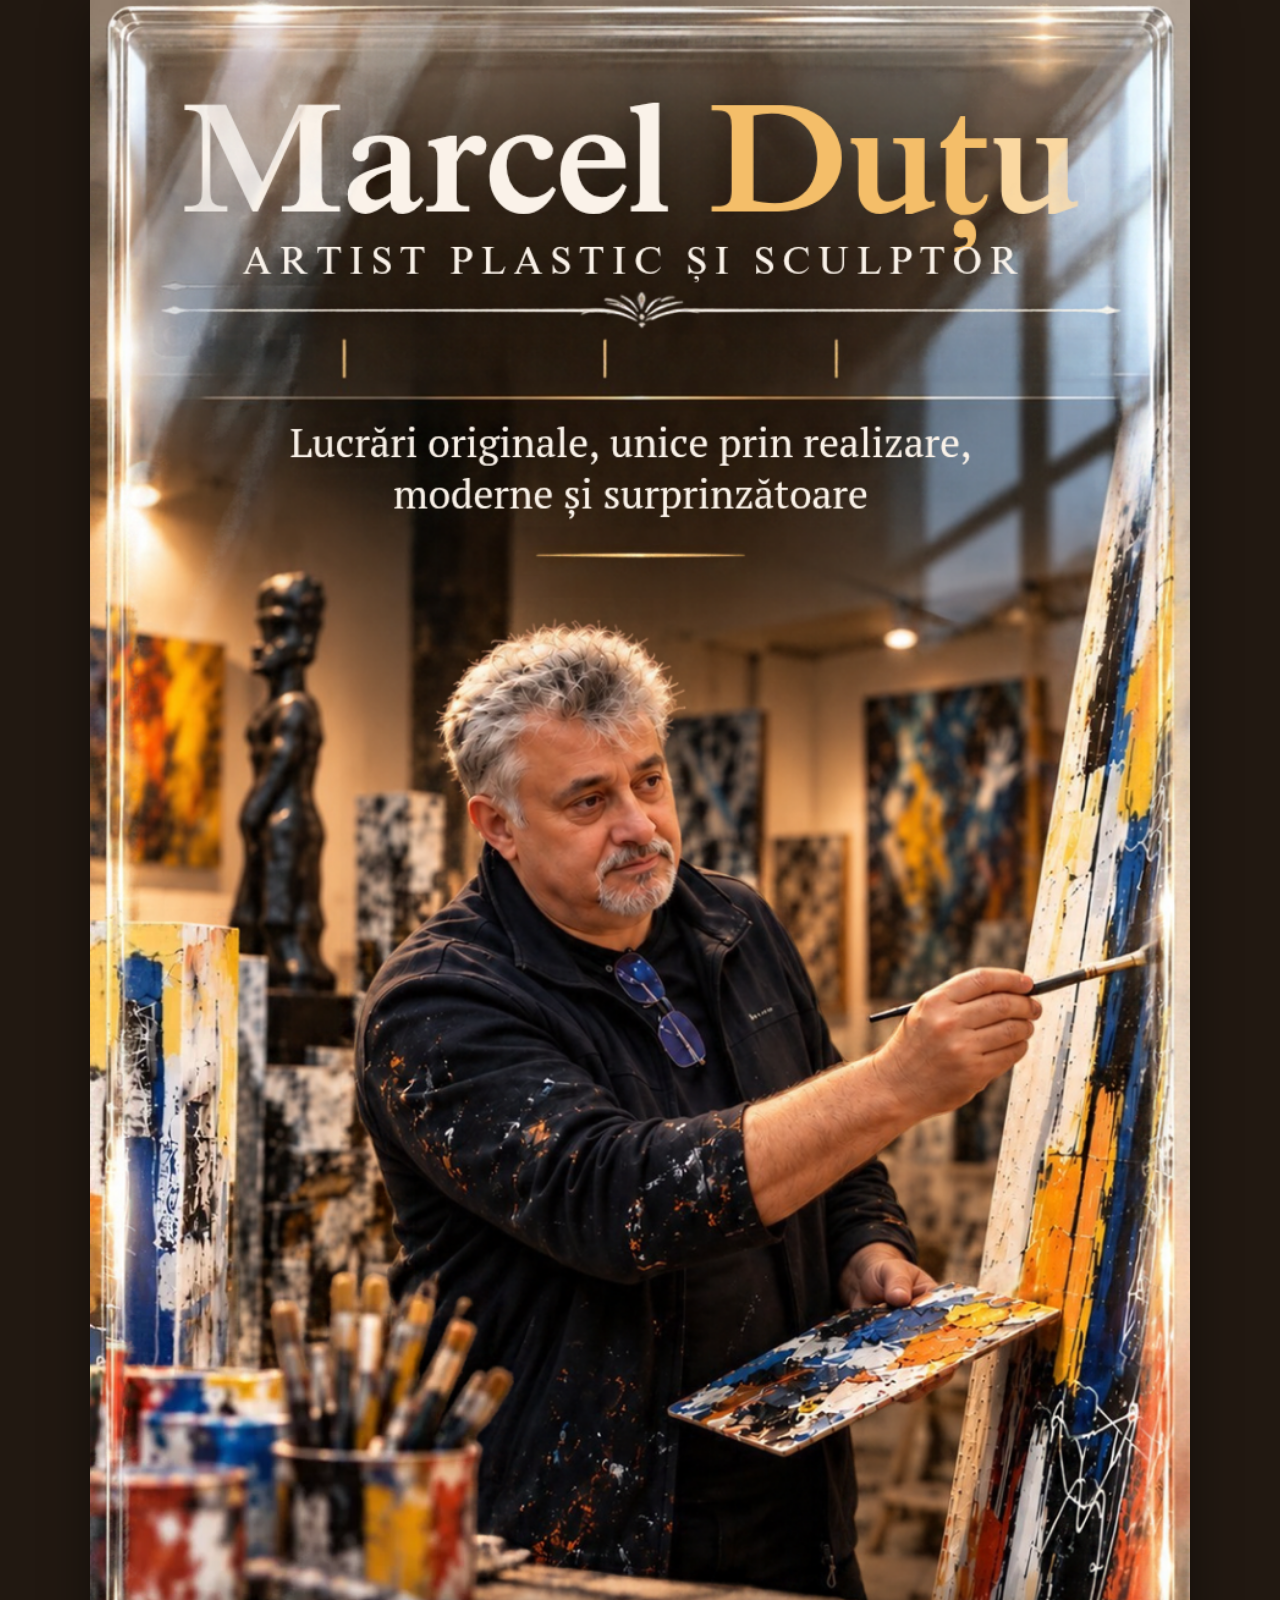
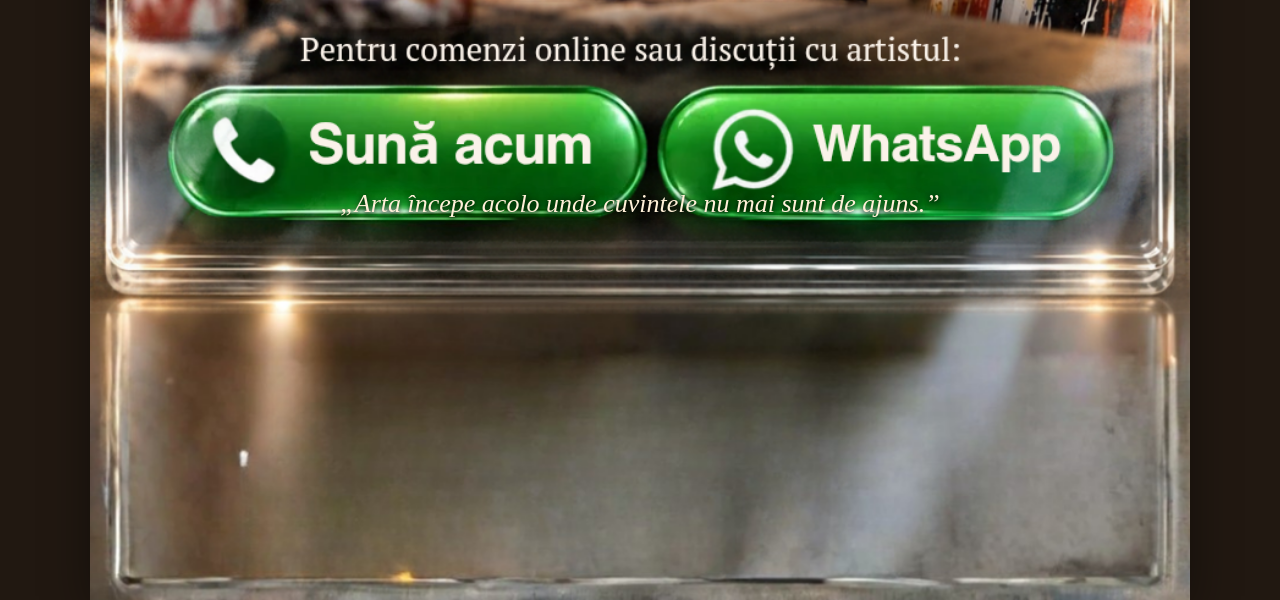
==== index.html @ dcafc386 "Move rotating art quotes into empty space below contact buttons on poster" ====
<!doctype html>
<html lang="ro">
<head>
<meta charset="utf-8">
<meta name="viewport" content="width=device-width,initial-scale=1">
<title>Marcel Duțu | Artist plastic și sculptor</title>
<meta name="description" content="Descoperă universul vizual al lui Marcel Duțu: pictură, sculptură și tehnică mixtă. Contactează artistul pentru lucrări originale sau comenzi personalizate.">
<meta property="og:type" content="website">
<meta property="og:title" content="Marcel Duțu | Artist plastic și sculptor">
<meta property="og:description" content="Lucrări originale, unice prin realizare, moderne și surprinzătoare.">
<meta property="og:url" content="https://marceldutu.art/">
<meta property="og:image" content="https://marceldutu.art/poster_site.png">
<meta name="twitter:card" content="summary_large_image">
<link rel="canonical" href="https://marceldutu.art/">
<link rel="icon" href="favicon.svg" type="image/svg+xml">
<link rel="stylesheet" href="style.css">
<style>
:root{--ink:#3b2119;--gold:#c59a55;--cream:#f7f4ed;--green:#128b43}
*{box-sizing:border-box}
html{min-height:100%;scroll-behavior:smooth}
body.home-page{margin:0;min-height:100vh;background:#211811;color:var(--cream);font-family:Georgia,'Times New Roman',serif}
.home-page a{color:inherit;text-decoration:none}
.home-shell{min-height:100vh;padding:clamp(12px,2.4vw,30px);display:flex;align-items:stretch;justify-content:center}
.glass-poster{position:relative;isolation:isolate;overflow:hidden;width:min(100%,1100px);min-height:calc(100vh - clamp(24px,4.8vw,60px));margin:auto;border:1px solid rgba(255,255,255,.75);border-radius:18px;background:#2b2119;box-shadow:inset 0 0 0 4px rgba(255,255,255,.18),inset 0 0 20px rgba(255,255,255,.24),0 18px 60px rgba(0,0,0,.45)}
.glass-poster:before{content:"";position:absolute;inset:0;z-index:-2;background:linear-gradient(180deg,rgba(22,14,10,.3),rgba(20,13,9,.05) 28%,rgba(15,10,7,.12) 58%,rgba(15,10,7,.86)),url('marcel-dutu-home-bg.jpg') center 44%/cover no-repeat}
.glass-poster:after{content:"";position:absolute;inset:0;z-index:-1;pointer-events:none;background:linear-gradient(115deg,transparent 0%,rgba(255,255,255,.14) 17%,transparent 27%,transparent 64%,rgba(255,255,255,.1) 77%,transparent 86%);box-shadow:inset 0 0 0 8px rgba(255,255,255,.07)}
.home-header{padding:clamp(22px,4vw,48px) clamp(18px,5vw,64px) 18px;text-align:center;background:linear-gradient(180deg,rgba(250,249,245,.97),rgba(241,237,228,.93));color:var(--ink);border-bottom:1px solid rgba(255,255,255,.8);position:relative}
.home-brand{display:inline-block;font-size:clamp(38px,7.2vw,82px);font-weight:bold;line-height:.98;letter-spacing:-.045em;text-shadow:0 1px 0 rgba(255,255,255,.7)}
.home-subtitle{margin:9px 0 0;font:500 clamp(11px,2.2vw,21px)/1.35 Arial,sans-serif;letter-spacing:.19em;text-transform:uppercase}
.header-ornament{display:flex;align-items:center;gap:14px;margin:15px auto 12px;max-width:680px;color:#9d9b96}
.header-ornament:before,.header-ornament:after{content:"";height:1px;flex:1;background:linear-gradient(90deg,transparent,#a7a39a,transparent)}
.header-ornament span{font-size:20px}
.home-tabs{display:flex;justify-content:center;align-items:center;flex-wrap:wrap;gap:0}
.home-tabs a{padding:8px clamp(9px,2vw,24px);font:700 clamp(10px,1.65vw,16px)/1.3 Georgia,serif;letter-spacing:.1em;text-transform:uppercase;white-space:nowrap;transition:color .2s,background .2s}
.home-tabs a+a{border-left:1px solid var(--gold)}
.home-tabs a:hover,.home-tabs a:focus-visible{color:#8b4034;background:rgba(255,255,255,.45)}
.poster-content{display:flex;flex-direction:column;align-items:center;text-align:center;padding:clamp(18px,3vw,34px) clamp(18px,5vw,60px) clamp(22px,4vw,40px);min-height:clamp(500px,68vh,850px)}
.poster-tagline{margin:0 auto 14px;max-width:650px;font-size:clamp(18px,3.2vw,30px);line-height:1.24;text-shadow:0 2px 10px #000}
.poster-rule{width:140px;height:2px;background:linear-gradient(90deg,transparent,var(--gold),transparent);margin:14px auto 22px}
.poster-spacer{flex:1 1 auto;min-height:110px}
.poster-contact-copy{margin:0 0 18px;font-size:clamp(13px,2vw,18px);line-height:1.5;text-shadow:0 2px 8px #000}
.contact-buttons{display:flex;justify-content:center;align-items:center;flex-wrap:wrap;gap:14px;width:100%}
.contact-button{position:relative;isolation:isolate;overflow:hidden;display:inline-flex;align-items:center;justify-content:center;gap:10px;min-width:min(250px,42%);min-height:62px;padding:14px 26px;border-radius:999px;border:1px solid rgba(255,255,255,.8);font:700 clamp(16px,2.3vw,24px)/1 Arial,sans-serif;box-shadow:inset 0 2px 5px rgba(255,255,255,.7),inset 0 -5px 9px rgba(0,55,20,.24),0 4px 0 #126c30,0 9px 22px rgba(0,0,0,.32);transition:transform .18s,filter .18s}
.contact-button:before{content:"";position:absolute;z-index:-1;inset:1px 1px 48%;border-radius:999px;background:linear-gradient(180deg,rgba(255,255,255,.55),rgba(255,255,255,.04))}
.contact-button.call{background:linear-gradient(180deg,#61d66c,#23a747 56%,#08752e);color:white}
.contact-button.whatsapp{background:linear-gradient(180deg,#a0f2b0,#4bd77b 54%,#1bb75b);color:#07542b;box-shadow:inset 0 2px 5px rgba(255,255,255,.75),inset 0 -5px 9px rgba(0,75,30,.18),0 4px 0 #168646,0 9px 22px rgba(0,0,0,.28)}
.contact-button:hover,.contact-button:focus-visible{transform:translateY(-2px);filter:brightness(1.07)}
.contact-button:active{transform:translateY(2px)}
.contact-button svg{width:25px;height:25px;flex:0 0 25px;fill:none;stroke:currentColor;stroke-width:2.1;stroke-linecap:round;stroke-linejoin:round}
.glass-reflection{position:absolute;inset:8px;border:1px solid rgba(255,255,255,.16);border-radius:12px;pointer-events:none}
@media(min-width:900px){.poster-content{min-height:calc(100vh - 250px)}}
@media(max-width:600px){.home-shell{padding:7px}.glass-poster{min-height:calc(100svh - 14px);border-radius:12px}.home-header{padding:22px 10px 16px}.home-brand{font-size:clamp(37px,10vw,55px)}.home-subtitle{font-size:10px;letter-spacing:.13em}.header-ornament{margin:10px auto 8px}.home-tabs a{padding:8px 8px;font-size:10px;letter-spacing:.045em}.home-tabs a+a{border-left:1px solid var(--gold)}.poster-content{min-height:calc(100svh - 220px);padding:20px 14px 24px;background:linear-gradient(180deg,rgba(20,13,8,.06),rgba(15,10,7,.18) 50%,rgba(15,10,7,.5))}.poster-tagline{font-size:clamp(17px,4.8vw,24px);max-width:340px}.poster-rule{margin:12px auto 18px}.poster-spacer{min-height:95px}.poster-contact-copy{font-size:13px;margin-bottom:14px}.contact-buttons{gap:9px;flex-wrap:nowrap}.contact-button{min-width:0;flex:1 1 0;max-width:230px;min-height:48px;padding:10px 9px;gap:6px;font-size:clamp(11px,3.5vw,15px);white-space:nowrap}.contact-button svg{width:19px;height:19px;flex-basis:19px}}
@media(max-width:360px){.home-tabs a{font-size:9px;padding:7px 6px}.contact-buttons{gap:6px}.contact-button{font-size:11px;padding:9px 6px;gap:4px}.contact-button svg{width:16px;height:16px;flex-basis:16px}}
@media(prefers-reduced-motion:reduce){html{scroll-behavior:auto}.contact-button,.home-tabs a{transition:none}}
</style>
</head>
<body class="home-page">
<style>
body.home-page{background:#211811;margin:0}
.poster-page{width:100%;max-width:1100px;margin:0 auto;position:relative;line-height:0;box-shadow:0 12px 45px rgba(0,0,0,.4)}
.poster-page picture,.poster-page img{display:block;width:100%;height:auto}
.poster-hotspots{position:absolute;inset:0;display:block}
.poster-hotspots a{position:absolute;display:block;line-height:normal;background:transparent;border-radius:8px}
.poster-hotspots a:focus-visible{outline:3px solid #d2aa65;outline-offset:2px;background:rgba(255,255,255,.08)}
.poster-quote{position:absolute;left:7%;right:7%;top:76%;height:12%;display:flex;align-items:center;justify-content:center;padding:4px 8px;text-align:center;pointer-events:none}
.poster-quote .quote-text{max-width:900px;margin:0;color:#fff0d8;font:italic clamp(12px,2.6vw,26px)/1.3 Georgia,'Times New Roman',serif;text-shadow:0 2px 5px rgba(0,0,0,.95),0 0 12px rgba(0,0,0,.8);opacity:1;transition:opacity .6s ease}
.poster-quote .quote-text.is-fading{opacity:0}
@media(max-width:699px){.poster-quote{top:76%;height:12%;left:6%;right:6%;padding:3px 5px}.poster-quote .quote-text{font-size:clamp(12px,3.6vw,20px);line-height:1.25}}
@media(prefers-reduced-motion:reduce){.poster-quote .quote-text{transition:none}}
.quote-strip{width:100%;max-width:1100px;margin:0 auto;padding:24px 20px 30px;text-align:center;background:linear-gradient(180deg,#2c2018,#17110d);border-top:1px solid rgba(214,174,111,.55);min-height:112px;display:flex;align-items:center;justify-content:center}
.quote-text{max-width:850px;margin:0;color:#f7ead5;font:italic clamp(16px,2.5vw,25px)/1.45 Georgia,'Times New Roman',serif;text-shadow:0 2px 8px rgba(0,0,0,.45);opacity:1;transition:opacity .6s ease}
.quote-text.is-fading{opacity:0}
.quote-mark{color:#d2aa65;font-size:1.25em;padding:0 .12em}
@media(max-width:600px){.quote-strip{padding:18px 16px 22px;min-height:105px}.quote-text{font-size:clamp(15px,4vw,19px)}}
@media(prefers-reduced-motion:reduce){.quote-text{transition:none}}
.poster-tabs{left:3%;right:3%;top:12%;height:5%;display:flex}
.poster-tabs a{position:relative;top:0;height:100%;width:25%}
.poster-call{left:5%;bottom:1.2%;width:44%;height:6.5%}
.poster-whatsapp{right:5%;bottom:1.2%;width:44%;height:6.5%}
@media(min-width:700px){.poster-tabs{top:12.2%;height:6%}.poster-call,.poster-whatsapp{bottom:1.2%;height:7%}}
</style>
<main class="poster-page" aria-label="Marcel Duțu — artist plastic și sculptor">
<picture>
<source media="(max-width: 699px)" srcset="poster_site.png">
<img src="poster_site.png" alt="Poster Marcel Duțu pictând în atelier, cu taburi Galerie, Sculptură, Expoziții, Despre artist și butoane de contact." fetchpriority="high">
</picture>
<nav class="poster-hotspots" aria-label="Navigație și contact">
<div class="poster-tabs">
<a href="opere.html" aria-label="Galerie"></a>
<a href="sculptura.html" aria-label="Sculptură"></a>
<a href="expozitii.html" aria-label="Expoziții"></a>
<a href="despre.html" aria-label="Despre artist"></a>
</div>
<a class="poster-call" href="tel:+40751817806" aria-label="Sună acum la +40 751 817 806"></a>
<a class="poster-whatsapp" href="https://wa.me/40751817806" target="_blank" rel="noopener noreferrer" aria-label="WhatsApp Marcel Duțu"></a>
<div class="poster-quote" aria-label="Citate despre artă"><p class="quote-text" id="art-quote" aria-live="polite">„Arta începe acolo unde cuvintele nu mai sunt de ajuns.”</p></div>
</nav>
</main>

<script>
(function(){
  const quoteEl = document.getElementById('art-quote');
  if (!quoteEl) return;
  const quotes = [
    'Arta începe acolo unde cuvintele nu mai sunt de ajuns.',
    'Culorile nu umplu doar pânza, ci dau glas emoțiilor pe care sufletul nu le poate rosti.',
    'Un tablou nu este terminat când artistul lasă pensula, ci când cineva descoperă în el o parte din sine.',
    'Frumusețea artei nu stă doar în ceea ce vezi, ci în ceea ce simți privind.',
    'Artistul nu reproduce lumea. El ne invită să o privim cu alți ochi.',
    'Timpul trece, dar emoția adevărată rămâne vie în artă.',
    'Fiecare operă autentică poartă o amprentă pe care nimeni altcineva nu o poate reproduce.',
    'În fața unui tablou, uneori tăcerea spune mai mult decât o mie de cuvinte.',
    'O operă de artă este o clipă de viață transformată în ceva ce poate dăinui peste generații.',
    'Nu alegi un tablou doar pentru locul pe care îl va ocupa pe perete, ci pentru locul pe care îl va ocupa în sufletul tău.'
  ];
  let index = 0;
  const reducedMotion = window.matchMedia && window.matchMedia('(prefers-reduced-motion: reduce)').matches;
  window.setInterval(function(){
    index = (index + 1) % quotes.length;
    if (reducedMotion) {
      quoteEl.textContent = '„' + quotes[index] + '”';
      return;
    }
    quoteEl.classList.add('is-fading');
    window.setTimeout(function(){
      quoteEl.textContent = '„' + quotes[index] + '”';
      quoteEl.classList.remove('is-fading');
    }, 600);
  }, 3600);
})();
</script>
</body>
</html>
---- style.css ----
:root{--ink:#171717;--muted:#777;--paper:#f7f5f1;--line:#ddd8cf;--accent:#8d3b2f;--white:#fff}*{box-sizing:border-box}html{scroll-behavior:smooth}body{margin:0;background:var(--paper);color:var(--ink);font-family:Arial,Helvetica,sans-serif}a{color:inherit;text-decoration:none}button,a,input,textarea{font:inherit}.wrap{max-width:1180px;margin:auto;padding:0 24px}.nav{position:sticky;top:0;z-index:10;background:rgba(247,245,241,.96);backdrop-filter:blur(10px);border-bottom:1px solid var(--line)}.navin{min-height:76px;display:flex;align-items:center;justify-content:space-between;gap:24px}.brand{font-family:Georgia,serif;font-size:23px;letter-spacing:.12em;white-space:nowrap}.menu{display:flex;gap:28px;font-size:13px;letter-spacing:.08em;text-transform:uppercase;align-items:center}.menu a{padding:8px 0}.menu .gallery-nav{display:flex;align-items:center;padding:0}.menu .gallery-nav,.menu .sculpture-nav,.menu .exhibitions-nav,.menu .about-nav{display:flex;align-items:center;width:195px;height:62px;flex:0 0 195px;overflow:hidden;padding:0} .menu .gallery-nav picture,.menu .sculpture-nav picture,.menu .exhibitions-nav picture,.menu .about-nav picture{display:block;width:100%;height:100%}.menu .gallery-nav img,.menu .sculpture-nav img,.menu .exhibitions-nav img,.menu .about-nav img{display:block;width:195px!important;height:62px!important;max-width:195px;max-height:62px;object-fit:cover;border:1px solid rgba(255,255,255,.35);box-shadow:0 2px 8px rgba(0,0,0,.35)}.menu a:hover,.menu a:focus-visible,.menu a[aria-current=page]{color:var(--accent)}a:focus-visible,button:focus-visible,input:focus-visible,textarea:focus-visible{outline:2px solid var(--accent);outline-offset:3px}.hero{min-height:78vh;display:grid;grid-template-columns:1.1fr .9fr;align-items:center;gap:50px;padding:70px 0}.hero h1{font:clamp(52px,8vw,105px)/.9 Georgia,serif;margin:0 0 24px;letter-spacing:-.045em}.eyebrow{font-size:12px;letter-spacing:.22em;text-transform:uppercase;color:var(--muted);margin-bottom:18px}.hero p{font:24px/1.5 Georgia,serif;max-width:580px;color:#444}.btn{display:inline-block;padding:15px 22px;border:1px solid var(--ink);font-size:12px;letter-spacing:.14em;text-transform:uppercase;margin-top:12px;transition:.2s;background:transparent;cursor:pointer}.btn:hover,.btn:focus-visible{background:var(--ink);color:#fff}.heroimg{height:600px;overflow:hidden;background:#111}.heroimg img{width:100%;height:100%;object-fit:cover;object-position:center}.section{padding:90px 0;border-top:1px solid var(--line)}.section h2{font:46px Georgia,serif;margin:0 0 12px}.lead{color:var(--muted);max-width:650px;font-size:16px;line-height:1.7;margin-bottom:35px}.grid{display:grid;grid-template-columns:repeat(3,1fr);gap:30px 22px}.card{background:var(--white);border:1px solid #e4e0d9;transition:transform .2s,box-shadow .2s}.card:hover{transform:translateY(-3px);box-shadow:0 12px 28px rgba(0,0,0,.07)}.cardimg{aspect-ratio:4/3;overflow:hidden;background:#eeeae3;display:flex;align-items:center;justify-content:center;padding:10px}.cardimg img{width:100%;height:100%;object-fit:contain;transition:transform .5s}.card:hover img{transform:scale(1.025)}.cardbody{padding:19px 20px 21px}.cardbody h3{font:22px Georgia,serif;margin:0 0 7px}.meta{font-size:13px;color:var(--muted)}.artlink{margin-top:15px;display:inline-block;font-size:11px;letter-spacing:.12em;text-transform:uppercase}.band{display:grid;grid-template-columns:1fr 1fr;gap:0;background:#1c1c1c;color:#fff}.bandimg{min-height:460px}.bandimg img{width:100%;height:100%;object-fit:cover}.bandtext{padding:70px;display:flex;flex-direction:column;justify-content:center}.bandtext h2{font:48px Georgia,serif;margin:0 0 18px}.bandtext p{line-height:1.8;color:#ccc}.exgrid{display:grid;grid-template-columns:1fr 1fr;gap:24px}.exgrid img{width:100%;display:block;background:#fff}.about{display:grid;grid-template-columns:.8fr 1.2fr;gap:70px;align-items:start}.aboutimg{background:#ddd;min-height:480px}.aboutimg img{width:100%;height:100%;object-fit:cover}.abouttext{font:20px/1.75 Georgia,serif}.footer{padding:55px 0;border-top:1px solid var(--line);color:var(--muted);font-size:13px}.detail{max-width:1120px;margin:auto;padding:70px 24px}.detailgrid{display:grid;grid-template-columns:minmax(0,1.12fr) minmax(320px,.88fr);gap:65px;align-items:start}.detailimage{background:#eeeae3;min-height:560px;display:flex;align-items:center;justify-content:center;padding:18px;border:1px solid #e2ddd5}.detailimage img{display:block;width:100%;max-height:780px;object-fit:contain}.detail h1{font:clamp(42px,5vw,62px)/1.05 Georgia,serif;margin:0 0 18px}.detail p{line-height:1.75;color:#555}.work-status{margin:28px 0;padding:18px 0;border-top:1px solid var(--line);border-bottom:1px solid var(--line)}.work-status strong{display:block;font-size:13px;letter-spacing:.12em;text-transform:uppercase;margin-bottom:6px}.work-note{font-size:14px;color:var(--muted)}.work-actions{margin-top:28px}.work-actions .btn{background:var(--ink);color:#fff}.work-actions .btn:hover,.work-actions .btn:focus-visible{background:var(--accent);border-color:var(--accent)}.backlink{display:inline-block;margin-bottom:28px;font-size:12px;letter-spacing:.12em;text-transform:uppercase;color:var(--muted)}.form{display:grid;gap:12px;margin-top:25px}.form label{font-size:13px;font-weight:600;margin-top:6px}.form input,.form textarea{width:100%;padding:14px;border:1px solid #ccc;background:#fff;font:15px Arial}.form textarea{min-height:130px;resize:vertical}.note{font-size:12px;color:#777;line-height:1.6}.mobilemenu{display:none}@media(max-width:800px){.menu .gallery-nav,.menu .sculpture-nav,.menu .exhibitions-nav,.menu .about-nav{width:132px;height:42px;flex:0 0 132px}.menu .gallery-nav img,.menu .sculpture-nav img,.menu .exhibitions-nav img,.menu .about-nav img{width:132px!important;height:42px!important;max-width:132px;max-height:42px}.navin{align-items:flex-start;padding-top:14px;padding-bottom:14px}.menu{gap:6px 14px;flex-wrap:wrap;justify-content:flex-end;font-size:10px;line-height:1.2}.hero{grid-template-columns:1fr;padding:45px 0}.heroimg{height:55vh;order:-1}.hero h1{font-size:64px}.hero p{font-size:20px}.grid{grid-template-columns:1fr 1fr}.band{grid-template-columns:1fr}.bandimg{min-height:330px}.bandtext{padding:45px 25px}.exgrid,.about,.detailgrid{grid-template-columns:1fr}.detailgrid{gap:38px}.detailimage{min-height:420px}.section{padding:65px 0}.wrap{padding:0 18px}.detail{padding:45px 18px}}@media(max-width:480px){.brand{font-size:19px}.menu{gap:4px 10px;font-size:9px}.grid{grid-template-columns:1fr}.hero h1{font-size:52px}.heroimg{height:58vh}.detailimage{min-height:300px;padding:10px}.detail h1{font-size:40px}}
@media(min-width:801px){html{background:#262421}body{background-color:rgba(247,245,241,.78);background-image:url("marcel-dutu-gallery-bg.jpg");background-size:cover;background-position:center center;background-attachment:fixed;background-repeat:no-repeat}.section,.detail{background:rgba(247,245,241,.78)}.footer{background:rgba(247,245,241,.86)}}

@media(max-width:800px){body.home-page{background-image:none}}

.home-canvas-nav{display:flex!important;align-items:center;padding:0!important;width:195px;height:62px;flex:0 0 195px;overflow:hidden}.home-canvas-nav img{display:block;width:195px!important;height:62px!important;max-width:195px;max-height:62px;object-fit:cover;border:1px solid rgba(255,255,255,.35);box-shadow:0 2px 8px rgba(0,0,0,.35)}
@media(max-width:800px){.home-canvas-nav{width:132px;height:42px;flex:0 0 132px}.home-canvas-nav img{width:132px!important;height:42px!important;max-width:132px;max-height:42px}}

/* Normalize the Prima pagină canvas button with the other visual menu buttons */
.navin > .home-canvas-nav{display:flex!important;align-items:center!important;width:195px!important;min-width:195px!important;max-width:195px!important;height:62px!important;min-height:62px!important;max-height:62px!important;flex:0 0 195px!important;overflow:hidden!important;padding:0!important;margin:0!important;box-sizing:border-box!important;}
.navin > .home-canvas-nav img{display:block!important;width:195px!important;min-width:195px!important;max-width:195px!important;height:62px!important;min-height:62px!important;max-height:62px!important;object-fit:cover!important;margin:0!important;padding:0!important;}
@media(max-width:800px){.navin > .home-canvas-nav{width:132px!important;min-width:132px!important;max-width:132px!important;height:42px!important;min-height:42px!important;max-height:42px!important;flex:0 0 132px!important}.navin > .home-canvas-nav img{width:132px!important;min-width:132px!important;max-width:132px!important;height:42px!important;min-height:42px!important;max-height:42px!important}}

/* Final size for Prima pagină button */
.navin > .home-canvas-nav{width:160px!important;min-width:160px!important;max-width:160px!important;height:50px!important;min-height:50px!important;max-height:50px!important;flex:0 0 160px!important;overflow:hidden!important}
.navin > .home-canvas-nav img{width:160px!important;min-width:160px!important;max-width:160px!important;height:50px!important;min-height:50px!important;max-height:50px!important;object-fit:cover!important}
@media(max-width:800px){.navin > .home-canvas-nav{width:95px!important;min-width:95px!important;max-width:95px!important;height:30px!important;min-height:30px!important;max-height:30px!important;flex:0 0 95px!important}.navin > .home-canvas-nav img{width:95px!important;min-width:95px!important;max-width:95px!important;height:30px!important;min-height:30px!important;max-height:30px!important}}

/* Mobile navigation: no retracting/sticky header; hide the current page button */
@media(max-width:800px){
  .nav{position:static!important;top:auto!important;}
  .navin{position:static!important;flex-wrap:nowrap!important;overflow:visible!important;}
  .menu{flex-wrap:nowrap!important;justify-content:flex-start!important;overflow:visible!important;}
  .menu a[aria-current="page"]{display:none!important;}
  .home-page .home-canvas-nav{display:none!important;}
}

/* Mobile: two visual buttons per row, contact below them */
@media(max-width:800px){
  .home-page .navin{display:flex!important;flex-direction:column!important;align-items:center!important;justify-content:flex-start!important;gap:10px!important;padding:10px 12px 14px!important;}
  .home-page .brandhome{display:flex!important;flex-direction:column!important;align-items:center!important;width:100%!important;}
  .home-page .home-canvas-nav{display:none!important;}
  .home-page .menu{order:1!important;display:grid!important;grid-template-columns:repeat(2,132px)!important;grid-auto-rows:42px!important;gap:7px 10px!important;width:274px!important;justify-content:center!important;align-items:center!important;overflow:visible!important;}
  .home-page .menu a.gallery-nav,.home-page .menu a.sculpture-nav,.home-page .menu a.exhibitions-nav,.home-page .menu a.about-nav{width:132px!important;height:42px!important;min-width:132px!important;max-width:132px!important;min-height:42px!important;max-height:42px!important;flex:none!important;}
  .home-page .home-contact{order:2!important;display:flex!important;margin:4px 0 0!important;justify-content:center!important;font-size:12px!important;gap:10px!important;color:#fff!important;}
  .home-page .home-contact a[href*="wa.me"]{color:#25D366!important;}
}

/* Mobile homepage: compact 2-column navigation */
@media(max-width:800px){
  .home-page .menu{grid-template-columns:repeat(2,minmax(0,1fr))!important;gap:6px 8px!important;width:min(280px,92vw)!important;}
  .home-page .menu a.gallery-nav,.home-page .menu a.sculpture-nav,.home-page .menu a.exhibitions-nav,.home-page .menu a.about-nav{width:100%!important;min-width:0!important;max-width:none!important;height:auto!important;aspect-ratio:3.14/1!important;min-height:0!important;max-height:none!important;}
  .home-page .menu a.gallery-nav img,.home-page .menu a.sculpture-nav img,.home-page .menu a.exhibitions-nav img,.home-page .menu a.about-nav img{width:100%!important;height:100%!important;min-width:0!important;max-width:none!important;min-height:0!important;max-height:none!important;object-fit:cover!important;}
}

/* Unitary navigation: four visible buttons on every page; current page is hidden */
.menu a[aria-current="page"]{display:none!important;}
.home-page .menu .home-nav{display:none!important;}
.menu .home-nav{display:flex;align-items:center;width:195px;height:62px;min-width:195px;max-width:195px;min-height:62px;max-height:62px;flex:0 0 195px;overflow:hidden;padding:0!important;}
.menu .home-nav img{display:block;width:195px!important;height:62px!important;min-width:195px;max-width:195px;min-height:62px;max-height:62px;object-fit:cover;border:1px solid rgba(255,255,255,.35);box-shadow:0 2px 8px rgba(0,0,0,.35)}
@media(max-width:800px){
  .menu .home-nav{width:100%!important;min-width:0!important;max-width:none!important;height:auto!important;min-height:0!important;max-height:none!important;flex:none!important;aspect-ratio:3.14/1!important;}
  .menu .home-nav img{width:100%!important;height:100%!important;min-width:0!important;max-width:none!important;min-height:0!important;max-height:none!important;object-fit:cover!important;}
  .home-page .menu{grid-template-columns:repeat(2,minmax(0,1fr))!important;}
  .menu{grid-template-columns:repeat(2,minmax(0,1fr))!important;gap:6px 8px!important;width:min(280px,92vw)!important;}
  .menu a.gallery-nav,.menu a.sculpture-nav,.menu a.exhibitions-nav,.menu a.about-nav{width:100%!important;min-width:0!important;max-width:none!important;height:auto!important;aspect-ratio:3.14/1!important;min-height:0!important;max-height:none!important;flex:none!important;}
  .menu a.gallery-nav img,.menu a.sculpture-nav img,.menu a.exhibitions-nav img,.menu a.about-nav img{width:100%!important;height:100%!important;min-width:0!important;max-width:none!important;min-height:0!important;max-height:none!important;object-fit:cover!important;}
}


/* Mobile navigation: identical 2x2 layout on every page */
@media(max-width:800px){
  .navin{display:block!important;min-height:0!important;padding:10px 0 0!important;}
  .menu{
    display:grid!important;
    grid-template-columns:repeat(2,minmax(0,1fr))!important;
    grid-auto-rows:auto!important;
    gap:6px 8px!important;
    width:calc(100vw - 12px)!important;
    max-width:none!important;
    margin:0 auto!important;
    padding:0!important;
    flex-wrap:initial!important;
    justify-content:initial!important;
    align-items:stretch!important;
    overflow:visible!important;
  }
  .menu a,
  .menu .home-nav,
  .menu .gallery-nav,
  .menu .sculpture-nav,
  .menu .exhibitions-nav,
  .menu .about-nav{
    display:flex!important;
    width:100%!important;
    min-width:0!important;
    max-width:none!important;
    height:auto!important;
    min-height:0!important;
    max-height:none!important;
    flex:none!important;
    aspect-ratio:3.14/1!important;
    overflow:hidden!important;
    padding:0!important;
    margin:0!important;
  }
  .menu a picture{
    display:block!important;
    width:100%!important;
    height:100%!important;
  }
  .menu a img{
    display:block!important;
    width:100%!important;
    height:100%!important;
    min-width:0!important;
    max-width:none!important;
    min-height:0!important;
    max-height:none!important;
    object-fit:cover!important;
    border:0!important;
    box-shadow:none!important;
  }
  .menu a[aria-current="page"]{display:none!important;}
  .home-page .menu .home-nav{display:none!important;}
}

/* Professional text navigation shared across interior pages */
.navin .menu{display:flex;align-items:center;justify-content:flex-end;gap:clamp(14px,2.4vw,30px);flex-wrap:wrap;font-size:11px;letter-spacing:.12em;text-transform:uppercase}
.navin .menu a{display:inline-flex!important;align-items:center;justify-content:center;width:auto!important;height:auto!important;min-width:0!important;max-width:none!important;min-height:0!important;max-height:none!important;flex:0 0 auto!important;aspect-ratio:auto!important;overflow:visible!important;padding:9px 0!important;margin:0!important;border:0!important;border-bottom:1px solid transparent!important;background:none!important;box-shadow:none!important;white-space:nowrap;color:var(--ink);text-decoration:none}
.navin .menu a:hover,.navin .menu a:focus-visible,.navin .menu a[aria-current=page]{color:var(--accent);border-bottom-color:var(--accent)!important}
.navin .menu a picture,.navin .menu a img{display:none!important}
@media(max-width:800px){.navin{display:flex!important;align-items:center!important;justify-content:space-between!important;flex-wrap:wrap!important;padding:12px 18px!important;min-height:0!important}.navin .menu{display:flex!important;flex-wrap:wrap!important;justify-content:flex-start!important;align-items:center!important;gap:4px 18px!important;width:100%!important;margin:8px 0 0!important;padding:0!important;overflow:visible!important}.navin .menu a{display:inline-flex!important;width:auto!important;height:auto!important;aspect-ratio:auto!important;min-width:0!important;max-width:none!important;min-height:0!important;max-height:none!important;padding:8px 0!important;flex:none!important;overflow:visible!important;font-size:10px!important;letter-spacing:.08em!important}.navin .menu a picture,.navin .menu a img{display:none!important}}

/* Compact mobile navigation: prevent oversized vertical gaps */
@media(max-width:800px){
 .nav{position:relative!important;top:auto!important}
 .nav .navin{display:flex!important;flex-direction:row!important;align-items:center!important;justify-content:space-between!important;flex-wrap:wrap!important;gap:12px!important;width:100%!important;min-height:0!important;height:auto!important;padding:16px 18px!important;margin:0 auto!important}
 .nav .menu{display:flex!important;flex-direction:row!important;align-items:center!important;justify-content:center!important;align-content:center!important;flex-wrap:wrap!important;gap:6px 18px!important;width:100%!important;height:auto!important;min-height:0!important;max-height:none!important;margin:8px 0 0!important;padding:0!important;overflow:visible!important;position:static!important}
 .nav .menu>a{display:inline-flex!important;position:static!important;float:none!important;align-items:center!important;justify-content:center!important;flex:0 0 auto!important;width:auto!important;height:auto!important;min-width:0!important;max-width:none!important;min-height:0!important;max-height:none!important;aspect-ratio:auto!important;margin:0!important;padding:7px 0!important;line-height:1.3!important;overflow:visible!important;white-space:nowrap!important;font-size:10px!important;letter-spacing:.08em!important;border:0!important;border-bottom:1px solid transparent!important;background:transparent!important;box-shadow:none!important}
 .nav .menu>a picture,.nav .menu>a img{display:none!important}
}
@media(max-width:380px){.nav .menu{column-gap:13px!important;row-gap:4px!important}.nav .menu>a{font-size:9px!important}}
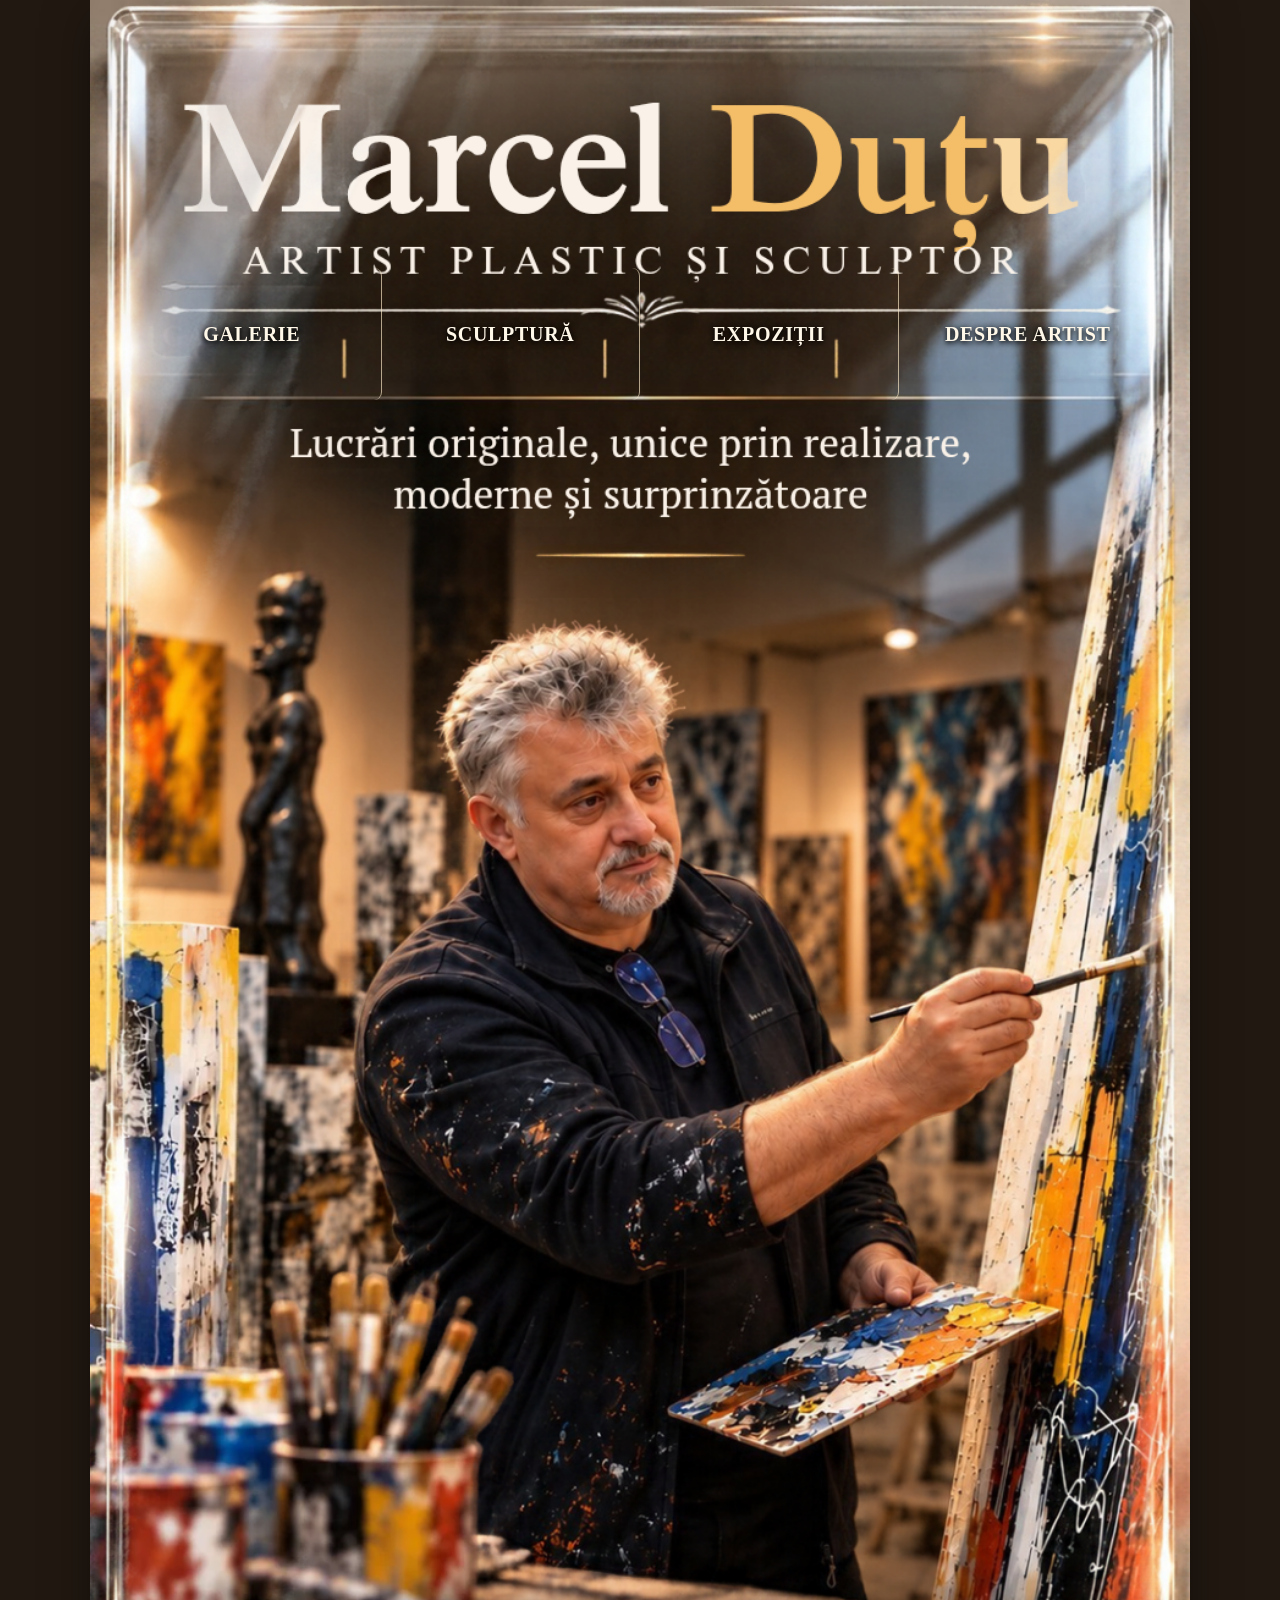
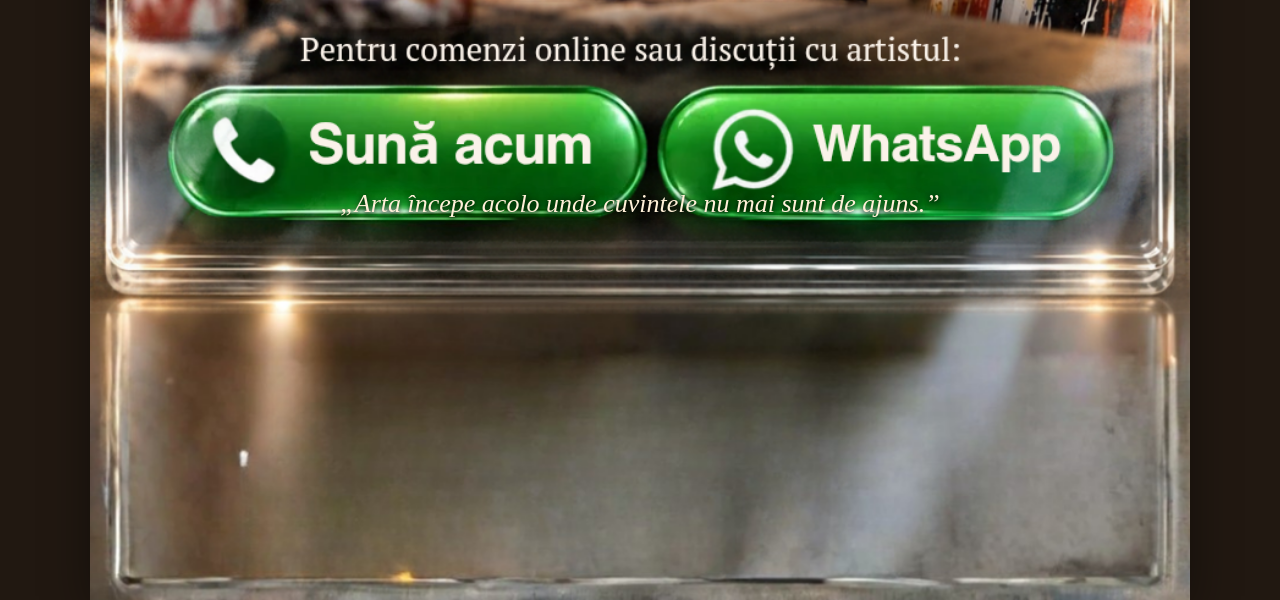
==== commit 835b221d: "Show visible clickable navigation tabs over homepage poster" ====
--- a/index.html
+++ b/index.html
@@ -60,12 +60,12 @@
 .poster-page{width:100%;max-width:1100px;margin:0 auto;position:relative;line-height:0;box-shadow:0 12px 45px rgba(0,0,0,.4)}
 .poster-page picture,.poster-page img{display:block;width:100%;height:auto}
 .poster-hotspots{position:absolute;inset:0;display:block}
-.poster-hotspots a{position:absolute;display:block;line-height:normal;background:transparent;border-radius:8px}
+.poster-hotspots a{position:absolute;display:flex;align-items:center;justify-content:center;line-height:normal;background:transparent;border-radius:8px}
 .poster-hotspots a:focus-visible{outline:3px solid #d2aa65;outline-offset:2px;background:rgba(255,255,255,.08)}
 .poster-quote{position:absolute;left:7%;right:7%;top:76%;height:12%;display:flex;align-items:center;justify-content:center;padding:4px 8px;text-align:center;pointer-events:none}
 .poster-quote .quote-text{max-width:900px;margin:0;color:#fff0d8;font:italic clamp(12px,2.6vw,26px)/1.3 Georgia,'Times New Roman',serif;text-shadow:0 2px 5px rgba(0,0,0,.95),0 0 12px rgba(0,0,0,.8);opacity:1;transition:opacity .6s ease}
 .poster-quote .quote-text.is-fading{opacity:0}
-@media(max-width:699px){.poster-quote{top:76%;height:12%;left:6%;right:6%;padding:3px 5px}.poster-quote .quote-text{font-size:clamp(12px,3.6vw,20px);line-height:1.25}}
+@media(max-width:699px){.poster-tabs{top:12%;height:5.5%;left:2%;right:2%}.poster-tabs a{font-size:clamp(9px,2.65vw,16px);letter-spacing:0;padding:2px 1px}.poster-quote{top:76%;height:12%;left:6%;right:6%;padding:3px 5px}.poster-quote .quote-text{font-size:clamp(12px,3.6vw,20px);line-height:1.25}}
 @media(prefers-reduced-motion:reduce){.poster-quote .quote-text{transition:none}}
 .quote-strip{width:100%;max-width:1100px;margin:0 auto;padding:24px 20px 30px;text-align:center;background:linear-gradient(180deg,#2c2018,#17110d);border-top:1px solid rgba(214,174,111,.55);min-height:112px;display:flex;align-items:center;justify-content:center}
 .quote-text{max-width:850px;margin:0;color:#f7ead5;font:italic clamp(16px,2.5vw,25px)/1.45 Georgia,'Times New Roman',serif;text-shadow:0 2px 8px rgba(0,0,0,.45);opacity:1;transition:opacity .6s ease}
@@ -73,11 +73,13 @@
 .quote-mark{color:#d2aa65;font-size:1.25em;padding:0 .12em}
 @media(max-width:600px){.quote-strip{padding:18px 16px 22px;min-height:105px}.quote-text{font-size:clamp(15px,4vw,19px)}}
 @media(prefers-reduced-motion:reduce){.quote-text{transition:none}}
-.poster-tabs{left:3%;right:3%;top:12%;height:5%;display:flex}
-.poster-tabs a{position:relative;top:0;height:100%;width:25%}
+.poster-tabs{position:absolute;left:3%;right:3%;top:12%;height:5%;display:flex;align-items:stretch;gap:0}
+.poster-tabs a{position:relative;inset:auto;height:100%;width:25%;color:#fff8e9;font:700 clamp(10px,1.8vw,19px)/1.1 Georgia,serif;letter-spacing:.035em;text-align:center;text-shadow:0 2px 5px rgba(0,0,0,.95),0 0 8px rgba(0,0,0,.8);padding:3px 2px;border-right:1px solid rgba(255,238,205,.65);white-space:nowrap}
+.poster-tabs a:last-child{border-right:0}
+.poster-tabs a:hover,.poster-tabs a:focus-visible{background:rgba(28,18,12,.42);color:#ffe0a0}
 .poster-call{left:5%;bottom:1.2%;width:44%;height:6.5%}
 .poster-whatsapp{right:5%;bottom:1.2%;width:44%;height:6.5%}
-@media(min-width:700px){.poster-tabs{top:12.2%;height:6%}.poster-call,.poster-whatsapp{bottom:1.2%;height:7%}}
+@media(min-width:700px){.poster-tabs{top:12.2%;height:6%}.poster-tabs a{font-size:clamp(13px,1.6vw,20px)}.poster-call,.poster-whatsapp{bottom:1.2%;height:7%}}
 </style>
 <main class="poster-page" aria-label="Marcel Duțu — artist plastic și sculptor">
 <picture>
@@ -86,10 +88,10 @@
 </picture>
 <nav class="poster-hotspots" aria-label="Navigație și contact">
 <div class="poster-tabs">
-<a href="opere.html" aria-label="Galerie"></a>
-<a href="sculptura.html" aria-label="Sculptură"></a>
-<a href="expozitii.html" aria-label="Expoziții"></a>
-<a href="despre.html" aria-label="Despre artist"></a>
+<a href="opere.html" aria-label="Galerie">GALERIE</a>
+<a href="sculptura.html" aria-label="Sculptură">SCULPTURĂ</a>
+<a href="expozitii.html" aria-label="Expoziții">EXPOZIȚII</a>
+<a href="despre.html" aria-label="Despre artist">DESPRE ARTIST</a>
 </div>
 <a class="poster-call" href="tel:+40751817806" aria-label="Sună acum la +40 751 817 806"></a>
 <a class="poster-whatsapp" href="https://wa.me/40751817806" target="_blank" rel="noopener noreferrer" aria-label="WhatsApp Marcel Duțu"></a>
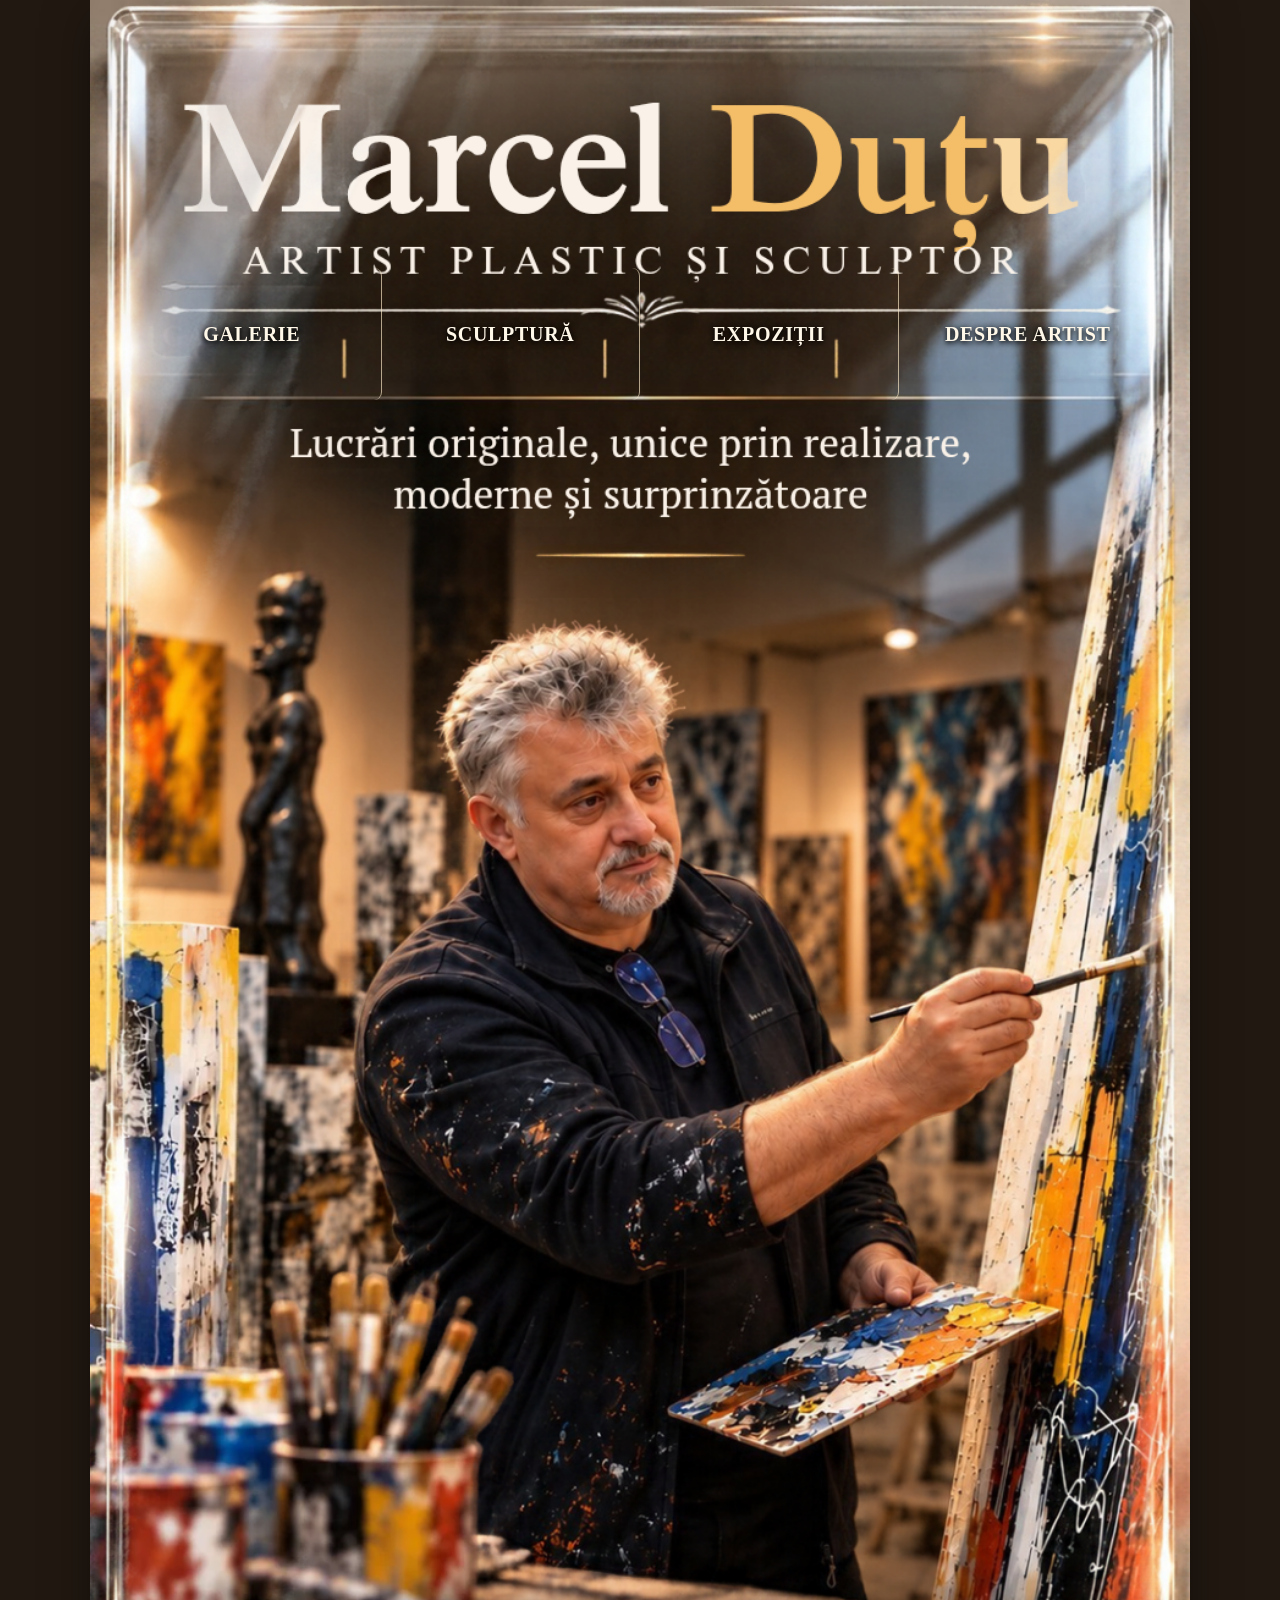
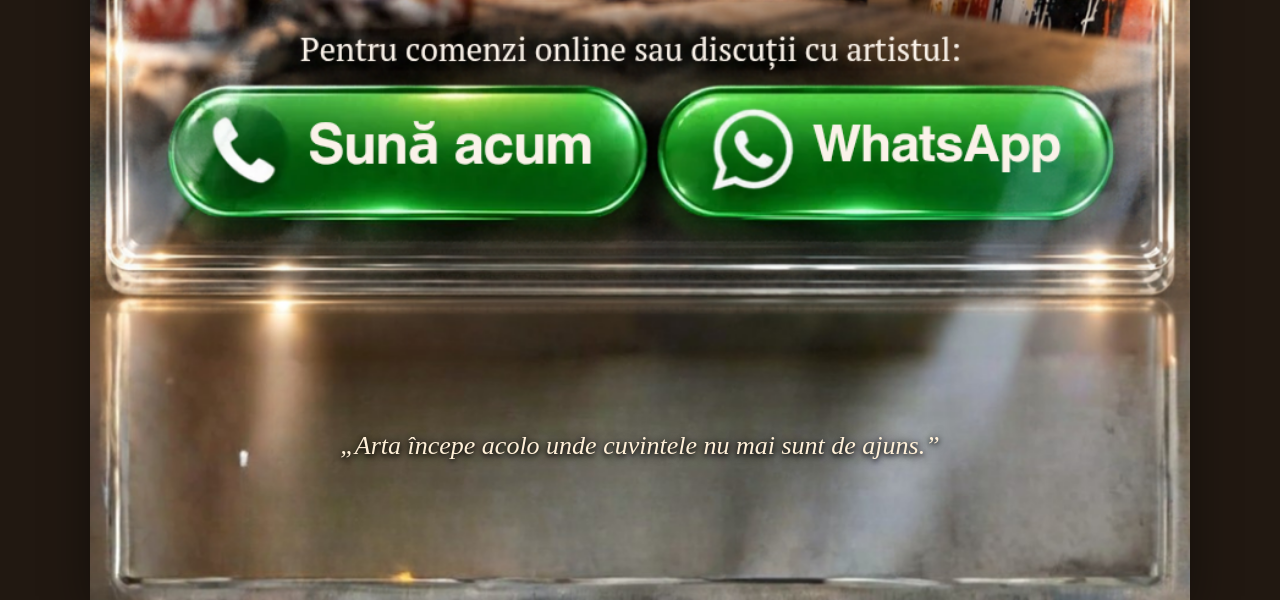
==== commit 7164a437: "Move quote below contact buttons to avoid overlap" ====
--- a/index.html
+++ b/index.html
@@ -62,10 +62,10 @@
 .poster-hotspots{position:absolute;inset:0;display:block}
 .poster-hotspots a{position:absolute;display:flex;align-items:center;justify-content:center;line-height:normal;background:transparent;border-radius:8px}
 .poster-hotspots a:focus-visible{outline:3px solid #d2aa65;outline-offset:2px;background:rgba(255,255,255,.08)}
-.poster-quote{position:absolute;left:7%;right:7%;top:76%;height:12%;display:flex;align-items:center;justify-content:center;padding:4px 8px;text-align:center;pointer-events:none}
+.poster-quote{position:absolute;left:7%;right:7%;top:89%;height:8%;display:flex;align-items:center;justify-content:center;padding:4px 8px;text-align:center;pointer-events:none}
 .poster-quote .quote-text{max-width:900px;margin:0;color:#fff0d8;font:italic clamp(12px,2.6vw,26px)/1.3 Georgia,'Times New Roman',serif;text-shadow:0 2px 5px rgba(0,0,0,.95),0 0 12px rgba(0,0,0,.8);opacity:1;transition:opacity .6s ease}
 .poster-quote .quote-text.is-fading{opacity:0}
-@media(max-width:699px){.poster-tabs{top:12%;height:5.5%;left:2%;right:2%}.poster-tabs a{font-size:clamp(9px,2.65vw,16px);letter-spacing:0;padding:2px 1px}.poster-quote{top:76%;height:12%;left:6%;right:6%;padding:3px 5px}.poster-quote .quote-text{font-size:clamp(12px,3.6vw,20px);line-height:1.25}}
+@media(max-width:699px){.poster-tabs{top:12%;height:5.5%;left:2%;right:2%}.poster-tabs a{font-size:clamp(9px,2.65vw,16px);letter-spacing:0;padding:2px 1px}.poster-quote{top:89%;height:7%;left:6%;right:6%;padding:2px 5px}.poster-quote .quote-text{font-size:clamp(11px,3.2vw,17px);line-height:1.2}}
 @media(prefers-reduced-motion:reduce){.poster-quote .quote-text{transition:none}}
 .quote-strip{width:100%;max-width:1100px;margin:0 auto;padding:24px 20px 30px;text-align:center;background:linear-gradient(180deg,#2c2018,#17110d);border-top:1px solid rgba(214,174,111,.55);min-height:112px;display:flex;align-items:center;justify-content:center}
 .quote-text{max-width:850px;margin:0;color:#f7ead5;font:italic clamp(16px,2.5vw,25px)/1.45 Georgia,'Times New Roman',serif;text-shadow:0 2px 8px rgba(0,0,0,.45);opacity:1;transition:opacity .6s ease}
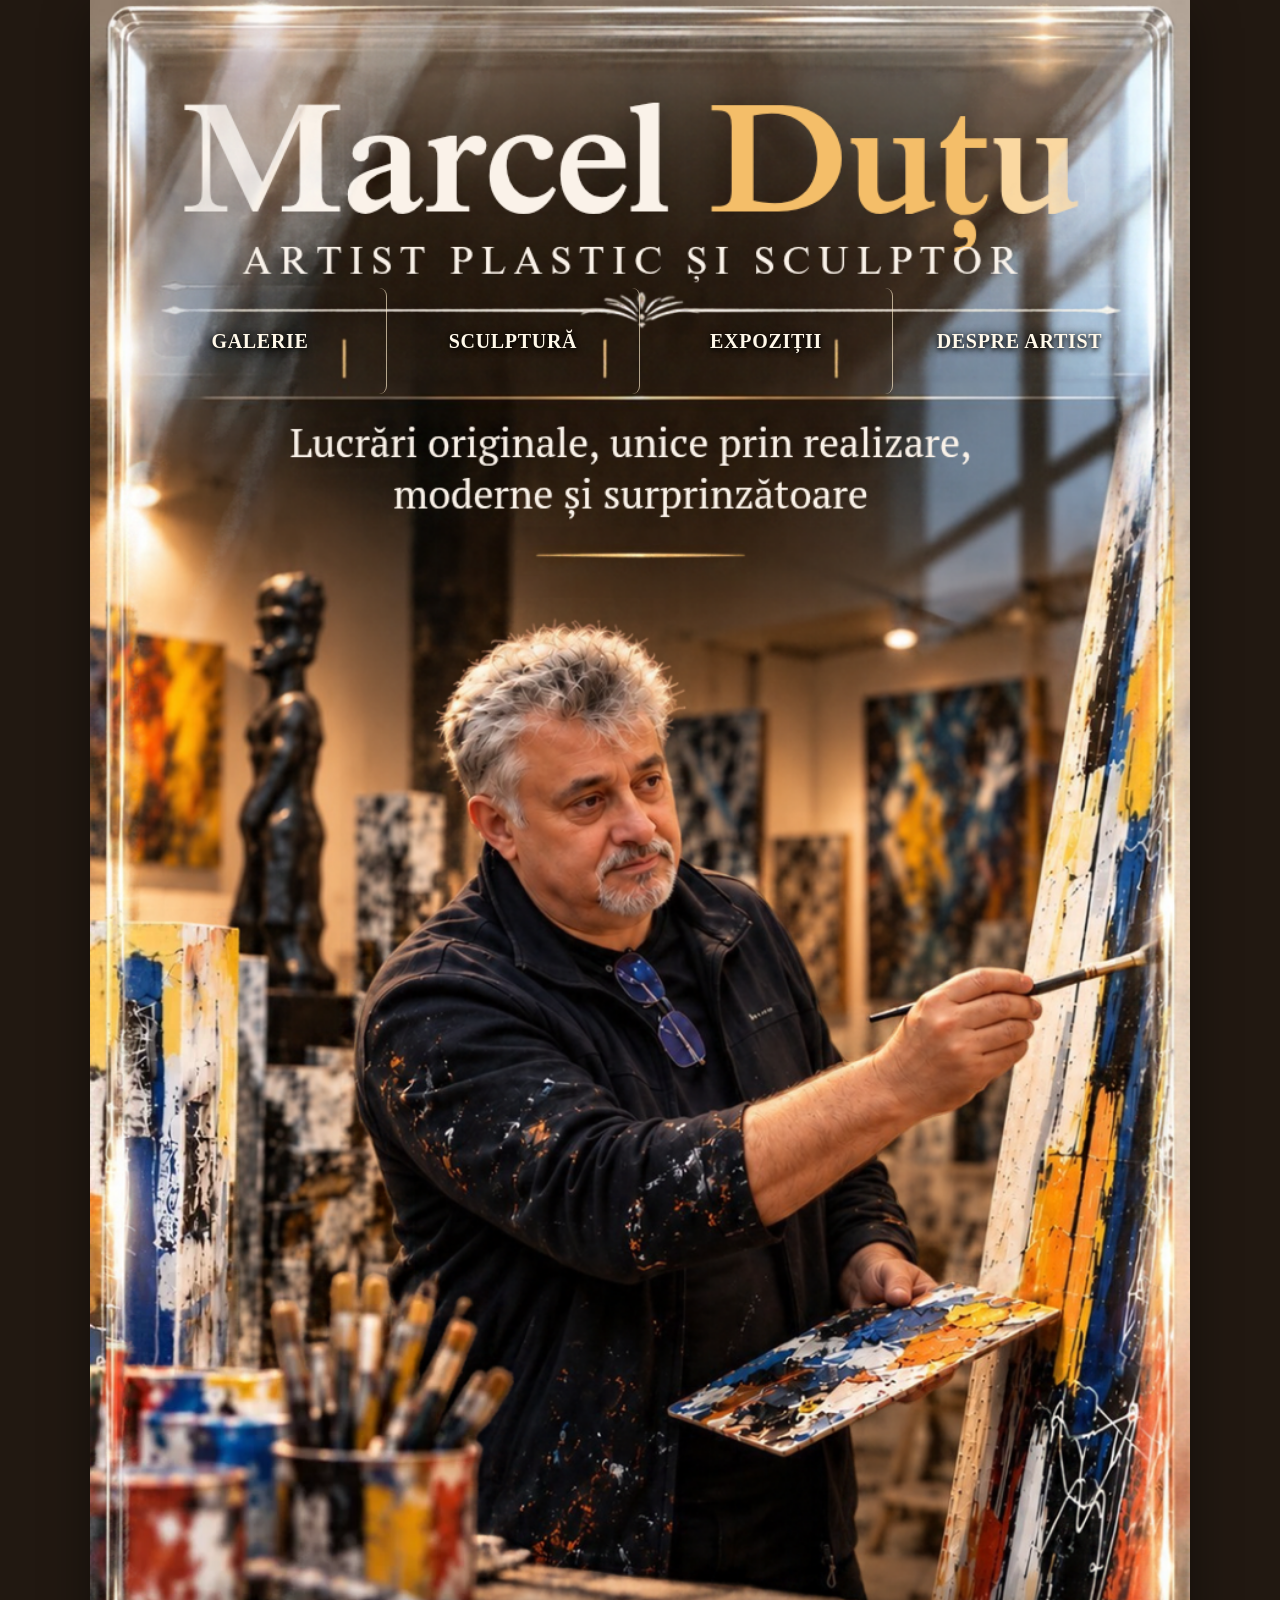
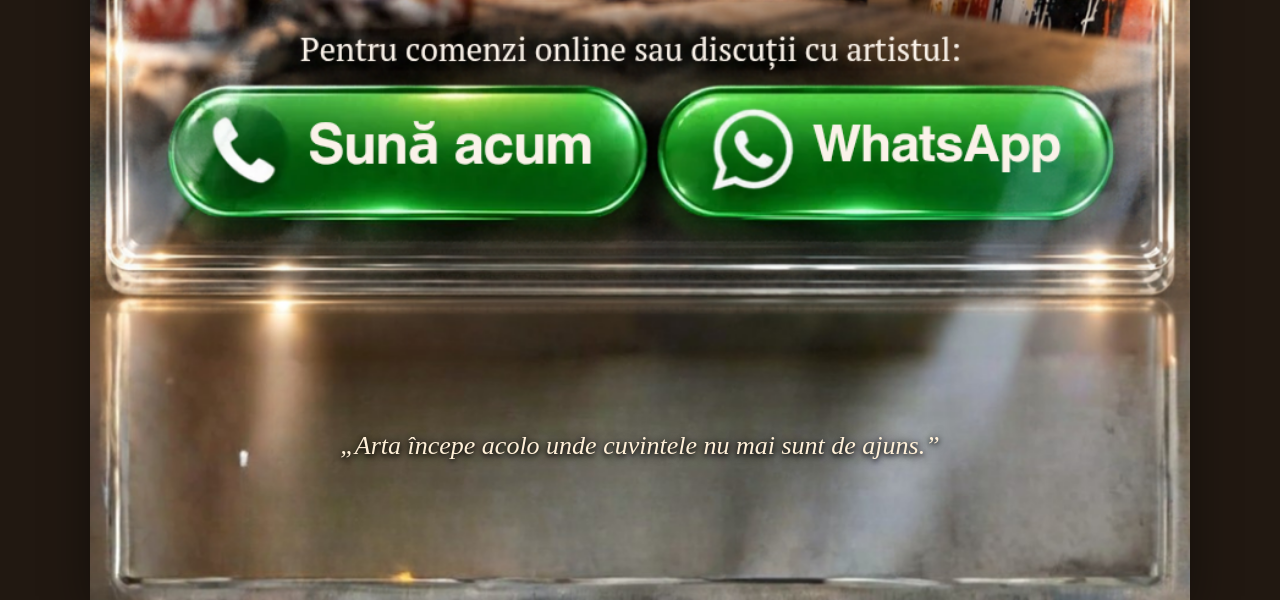
==== commit 28f2611b: "Align navigation tabs with the poster's decorative tab row" ====
--- a/index.html
+++ b/index.html
@@ -65,7 +65,7 @@
 .poster-quote{position:absolute;left:7%;right:7%;top:89%;height:8%;display:flex;align-items:center;justify-content:center;padding:4px 8px;text-align:center;pointer-events:none}
 .poster-quote .quote-text{max-width:900px;margin:0;color:#fff0d8;font:italic clamp(12px,2.6vw,26px)/1.3 Georgia,'Times New Roman',serif;text-shadow:0 2px 5px rgba(0,0,0,.95),0 0 12px rgba(0,0,0,.8);opacity:1;transition:opacity .6s ease}
 .poster-quote .quote-text.is-fading{opacity:0}
-@media(max-width:699px){.poster-tabs{top:12%;height:5.5%;left:2%;right:2%}.poster-tabs a{font-size:clamp(9px,2.65vw,16px);letter-spacing:0;padding:2px 1px}.poster-quote{top:89%;height:7%;left:6%;right:6%;padding:2px 5px}.poster-quote .quote-text{font-size:clamp(11px,3.2vw,17px);line-height:1.2}}
+@media(max-width:699px){.poster-tabs{top:13.1%;height:4.2%;left:4%;right:4%}.poster-tabs a{font-size:clamp(9px,2.65vw,16px);letter-spacing:0;padding:2px 1px}.poster-quote{top:89%;height:7%;left:6%;right:6%;padding:2px 5px}.poster-quote .quote-text{font-size:clamp(11px,3.2vw,17px);line-height:1.2}}
 @media(prefers-reduced-motion:reduce){.poster-quote .quote-text{transition:none}}
 .quote-strip{width:100%;max-width:1100px;margin:0 auto;padding:24px 20px 30px;text-align:center;background:linear-gradient(180deg,#2c2018,#17110d);border-top:1px solid rgba(214,174,111,.55);min-height:112px;display:flex;align-items:center;justify-content:center}
 .quote-text{max-width:850px;margin:0;color:#f7ead5;font:italic clamp(16px,2.5vw,25px)/1.45 Georgia,'Times New Roman',serif;text-shadow:0 2px 8px rgba(0,0,0,.45);opacity:1;transition:opacity .6s ease}
@@ -73,13 +73,13 @@
 .quote-mark{color:#d2aa65;font-size:1.25em;padding:0 .12em}
 @media(max-width:600px){.quote-strip{padding:18px 16px 22px;min-height:105px}.quote-text{font-size:clamp(15px,4vw,19px)}}
 @media(prefers-reduced-motion:reduce){.quote-text{transition:none}}
-.poster-tabs{position:absolute;left:3%;right:3%;top:12%;height:5%;display:flex;align-items:stretch;gap:0}
+.poster-tabs{position:absolute;left:4%;right:4%;top:13.1%;height:4.2%;display:flex;align-items:stretch;gap:0}
 .poster-tabs a{position:relative;inset:auto;height:100%;width:25%;color:#fff8e9;font:700 clamp(10px,1.8vw,19px)/1.1 Georgia,serif;letter-spacing:.035em;text-align:center;text-shadow:0 2px 5px rgba(0,0,0,.95),0 0 8px rgba(0,0,0,.8);padding:3px 2px;border-right:1px solid rgba(255,238,205,.65);white-space:nowrap}
 .poster-tabs a:last-child{border-right:0}
 .poster-tabs a:hover,.poster-tabs a:focus-visible{background:rgba(28,18,12,.42);color:#ffe0a0}
 .poster-call{left:5%;bottom:1.2%;width:44%;height:6.5%}
 .poster-whatsapp{right:5%;bottom:1.2%;width:44%;height:6.5%}
-@media(min-width:700px){.poster-tabs{top:12.2%;height:6%}.poster-tabs a{font-size:clamp(13px,1.6vw,20px)}.poster-call,.poster-whatsapp{bottom:1.2%;height:7%}}
+@media(min-width:700px){.poster-tabs{top:13.1%;height:4.8%}.poster-tabs a{font-size:clamp(13px,1.6vw,20px)}.poster-call,.poster-whatsapp{bottom:1.2%;height:7%}}
 </style>
 <main class="poster-page" aria-label="Marcel Duțu — artist plastic și sculptor">
 <picture>
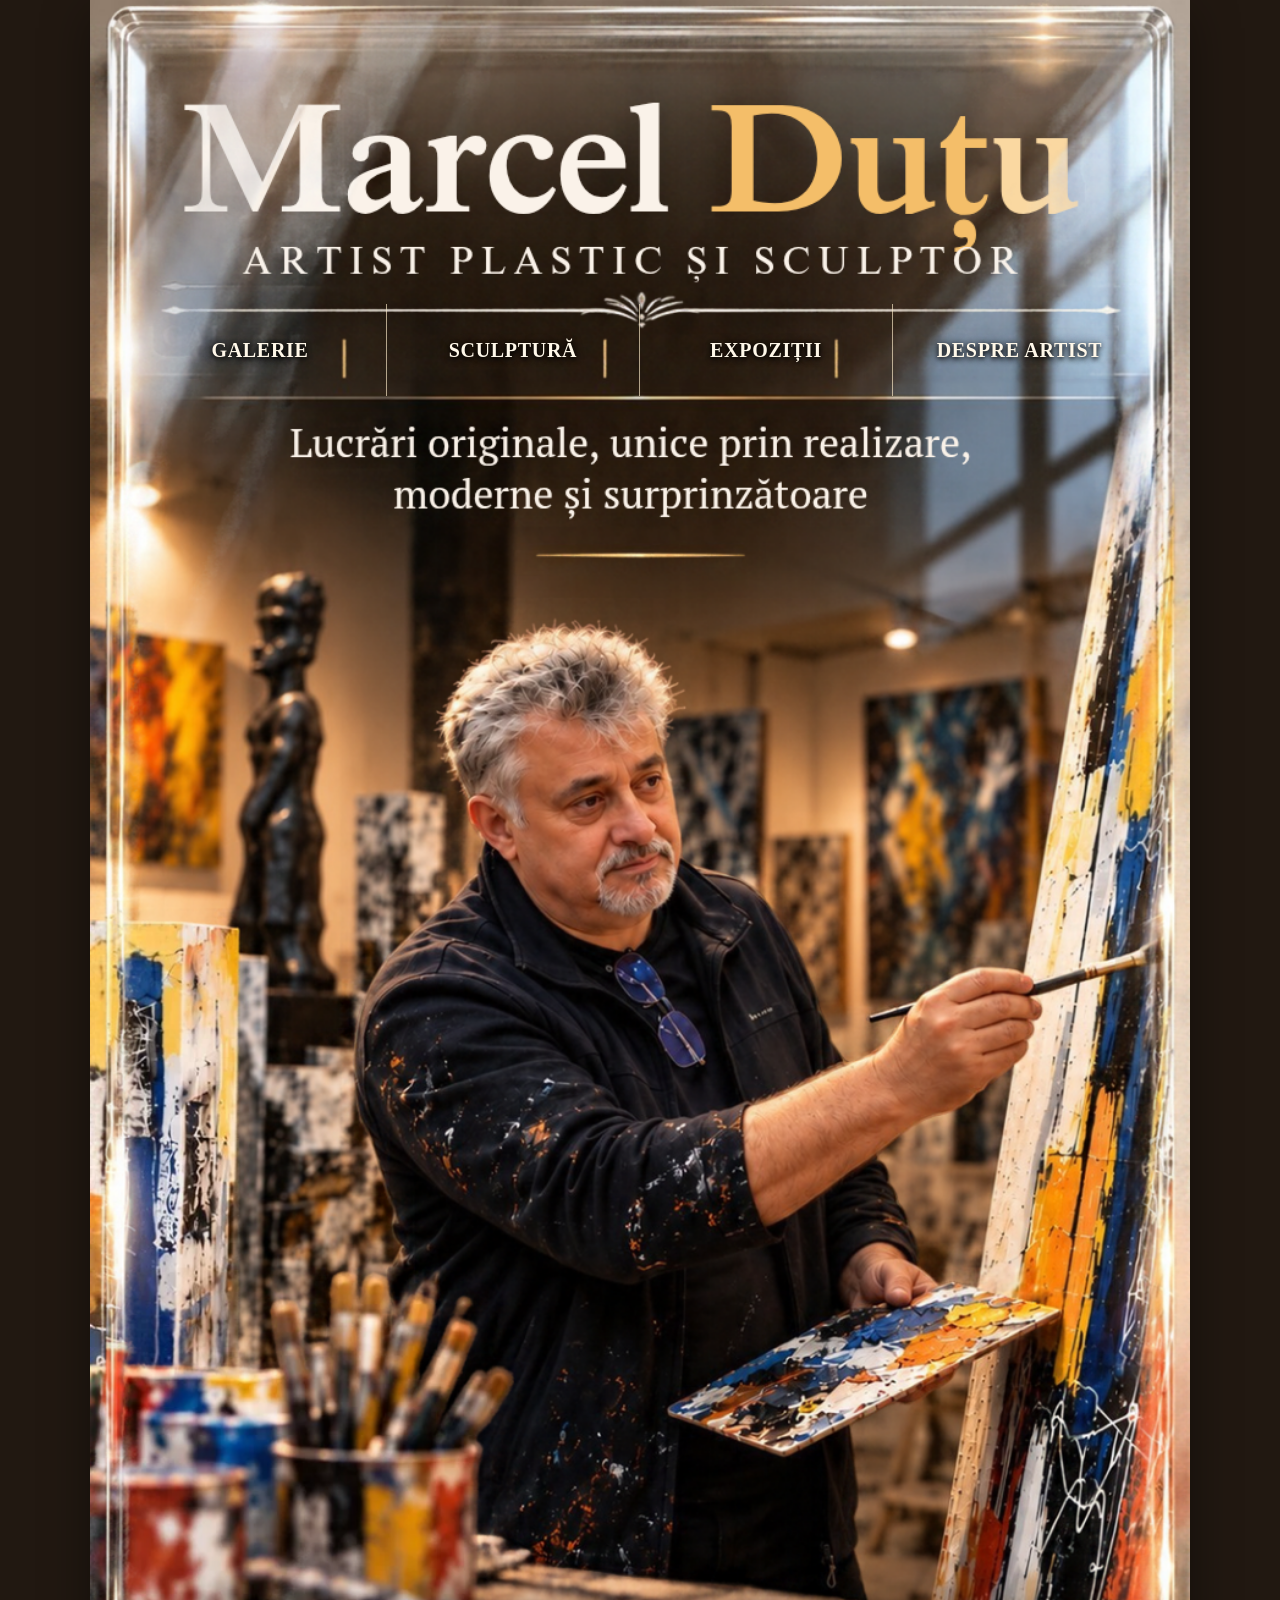
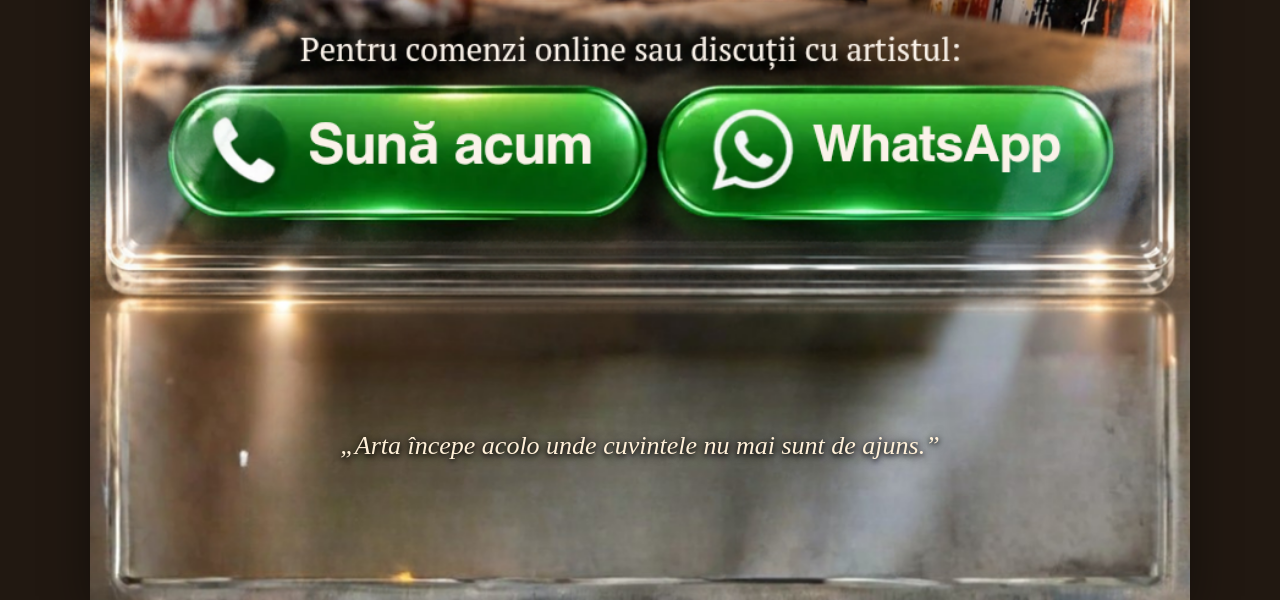
==== commit 45671e8f: "Lower navigation tabs and remove rounded corners" ====
--- a/index.html
+++ b/index.html
@@ -60,12 +60,12 @@
 .poster-page{width:100%;max-width:1100px;margin:0 auto;position:relative;line-height:0;box-shadow:0 12px 45px rgba(0,0,0,.4)}
 .poster-page picture,.poster-page img{display:block;width:100%;height:auto}
 .poster-hotspots{position:absolute;inset:0;display:block}
-.poster-hotspots a{position:absolute;display:flex;align-items:center;justify-content:center;line-height:normal;background:transparent;border-radius:8px}
+.poster-hotspots a{position:absolute;display:flex;align-items:center;justify-content:center;line-height:normal;background:transparent;border-radius:0}
 .poster-hotspots a:focus-visible{outline:3px solid #d2aa65;outline-offset:2px;background:rgba(255,255,255,.08)}
 .poster-quote{position:absolute;left:7%;right:7%;top:89%;height:8%;display:flex;align-items:center;justify-content:center;padding:4px 8px;text-align:center;pointer-events:none}
 .poster-quote .quote-text{max-width:900px;margin:0;color:#fff0d8;font:italic clamp(12px,2.6vw,26px)/1.3 Georgia,'Times New Roman',serif;text-shadow:0 2px 5px rgba(0,0,0,.95),0 0 12px rgba(0,0,0,.8);opacity:1;transition:opacity .6s ease}
 .poster-quote .quote-text.is-fading{opacity:0}
-@media(max-width:699px){.poster-tabs{top:13.1%;height:4.2%;left:4%;right:4%}.poster-tabs a{font-size:clamp(9px,2.65vw,16px);letter-spacing:0;padding:2px 1px}.poster-quote{top:89%;height:7%;left:6%;right:6%;padding:2px 5px}.poster-quote .quote-text{font-size:clamp(11px,3.2vw,17px);line-height:1.2}}
+@media(max-width:699px){.poster-tabs{top:13.8%;height:3.8%;left:4%;right:4%}.poster-tabs a{font-size:clamp(9px,2.65vw,16px);letter-spacing:0;padding:2px 1px}.poster-quote{top:89%;height:7%;left:6%;right:6%;padding:2px 5px}.poster-quote .quote-text{font-size:clamp(11px,3.2vw,17px);line-height:1.2}}
 @media(prefers-reduced-motion:reduce){.poster-quote .quote-text{transition:none}}
 .quote-strip{width:100%;max-width:1100px;margin:0 auto;padding:24px 20px 30px;text-align:center;background:linear-gradient(180deg,#2c2018,#17110d);border-top:1px solid rgba(214,174,111,.55);min-height:112px;display:flex;align-items:center;justify-content:center}
 .quote-text{max-width:850px;margin:0;color:#f7ead5;font:italic clamp(16px,2.5vw,25px)/1.45 Georgia,'Times New Roman',serif;text-shadow:0 2px 8px rgba(0,0,0,.45);opacity:1;transition:opacity .6s ease}
@@ -73,13 +73,13 @@
 .quote-mark{color:#d2aa65;font-size:1.25em;padding:0 .12em}
 @media(max-width:600px){.quote-strip{padding:18px 16px 22px;min-height:105px}.quote-text{font-size:clamp(15px,4vw,19px)}}
 @media(prefers-reduced-motion:reduce){.quote-text{transition:none}}
-.poster-tabs{position:absolute;left:4%;right:4%;top:13.1%;height:4.2%;display:flex;align-items:stretch;gap:0}
+.poster-tabs{position:absolute;left:4%;right:4%;top:13.8%;height:3.8%;display:flex;align-items:stretch;gap:0}
 .poster-tabs a{position:relative;inset:auto;height:100%;width:25%;color:#fff8e9;font:700 clamp(10px,1.8vw,19px)/1.1 Georgia,serif;letter-spacing:.035em;text-align:center;text-shadow:0 2px 5px rgba(0,0,0,.95),0 0 8px rgba(0,0,0,.8);padding:3px 2px;border-right:1px solid rgba(255,238,205,.65);white-space:nowrap}
 .poster-tabs a:last-child{border-right:0}
 .poster-tabs a:hover,.poster-tabs a:focus-visible{background:rgba(28,18,12,.42);color:#ffe0a0}
 .poster-call{left:5%;bottom:1.2%;width:44%;height:6.5%}
 .poster-whatsapp{right:5%;bottom:1.2%;width:44%;height:6.5%}
-@media(min-width:700px){.poster-tabs{top:13.1%;height:4.8%}.poster-tabs a{font-size:clamp(13px,1.6vw,20px)}.poster-call,.poster-whatsapp{bottom:1.2%;height:7%}}
+@media(min-width:700px){.poster-tabs{top:13.8%;height:4.2%}.poster-tabs a{font-size:clamp(13px,1.6vw,20px)}.poster-call,.poster-whatsapp{bottom:1.2%;height:7%}}
 </style>
 <main class="poster-page" aria-label="Marcel Duțu — artist plastic și sculptor">
 <picture>
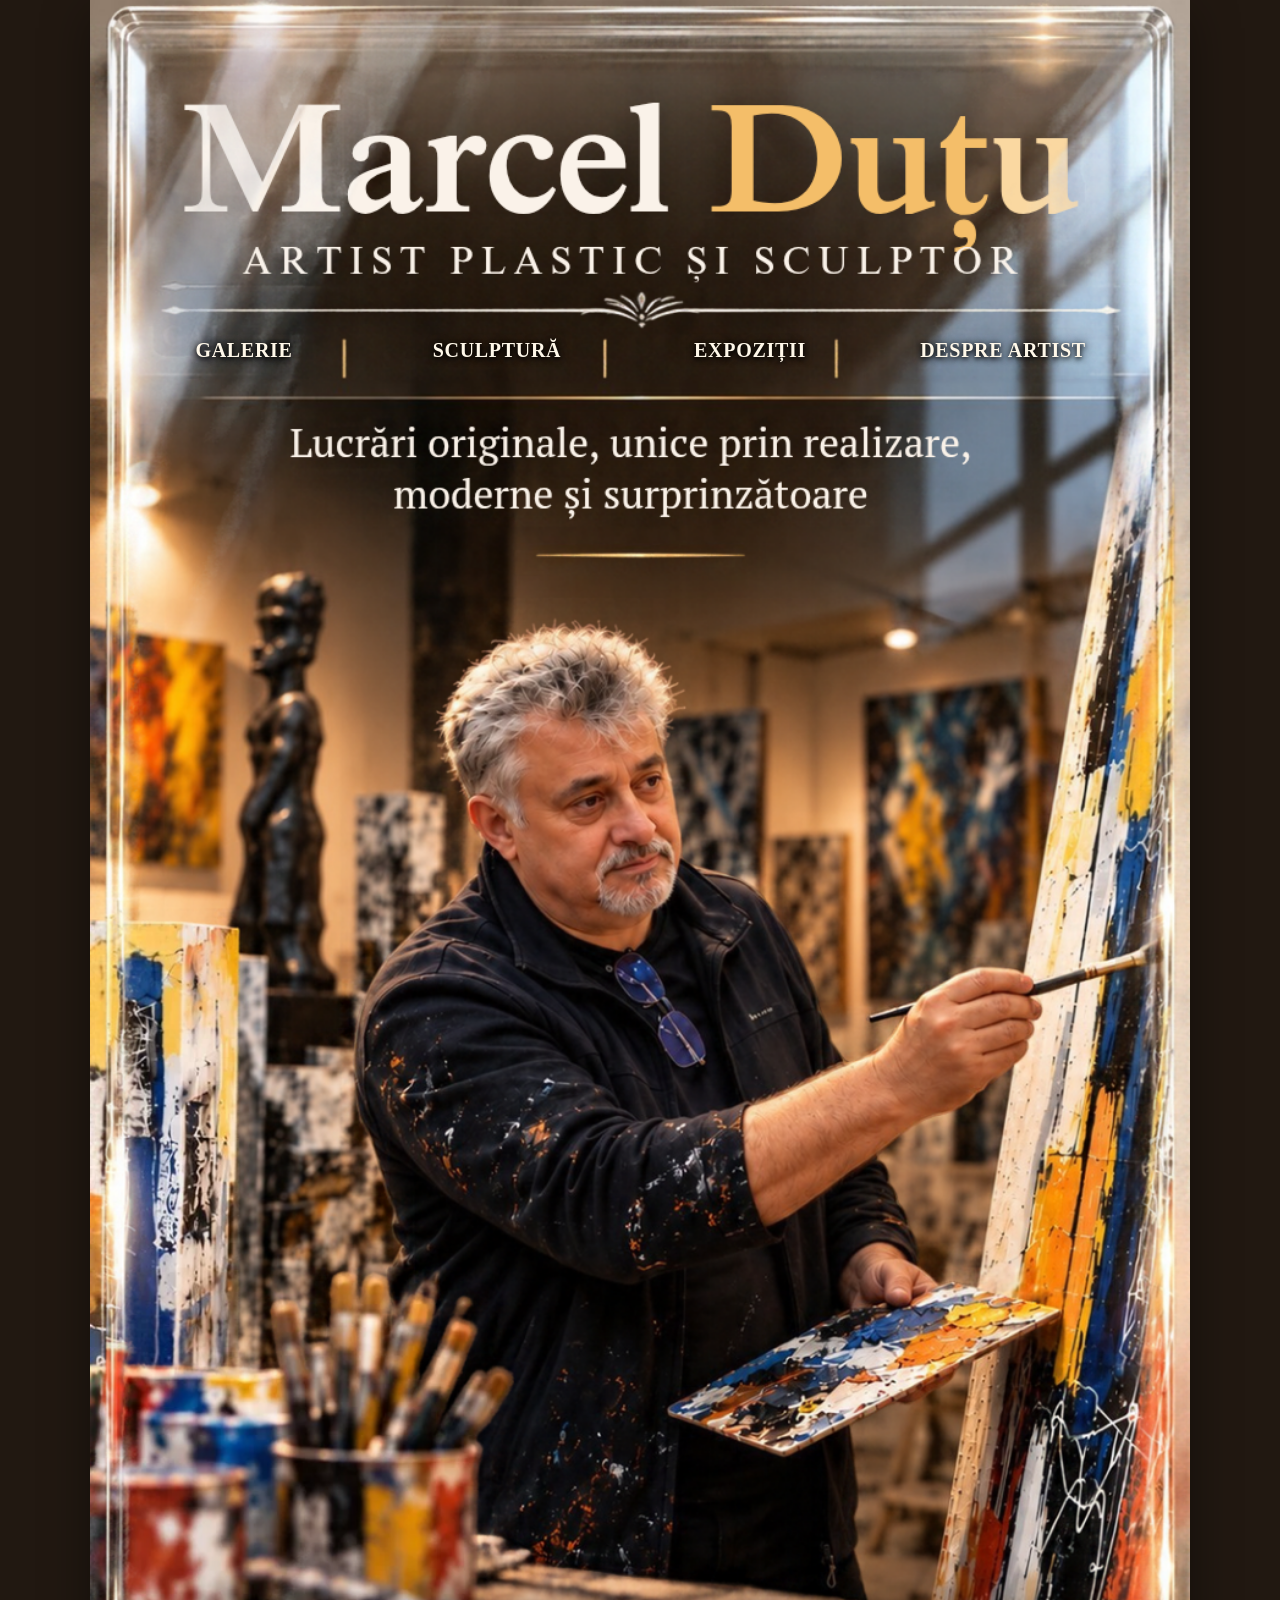
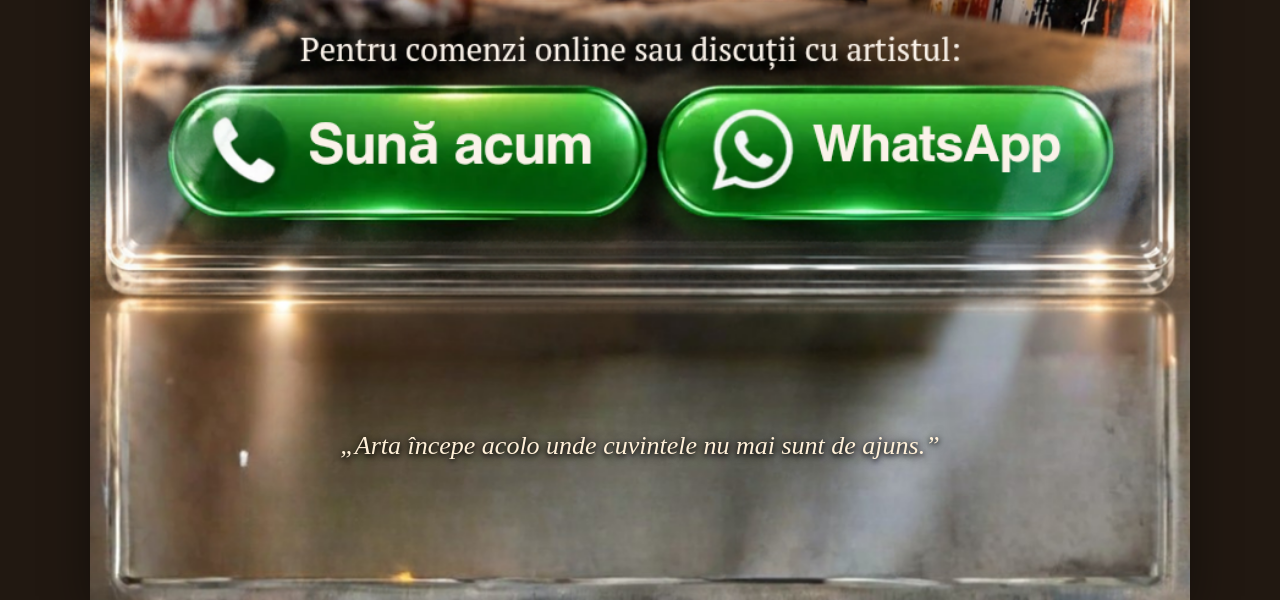
==== commit 6402f93f: "Shift navigation tabs left and remove added separators" ====
--- a/index.html
+++ b/index.html
@@ -65,7 +65,7 @@
 .poster-quote{position:absolute;left:7%;right:7%;top:89%;height:8%;display:flex;align-items:center;justify-content:center;padding:4px 8px;text-align:center;pointer-events:none}
 .poster-quote .quote-text{max-width:900px;margin:0;color:#fff0d8;font:italic clamp(12px,2.6vw,26px)/1.3 Georgia,'Times New Roman',serif;text-shadow:0 2px 5px rgba(0,0,0,.95),0 0 12px rgba(0,0,0,.8);opacity:1;transition:opacity .6s ease}
 .poster-quote .quote-text.is-fading{opacity:0}
-@media(max-width:699px){.poster-tabs{top:13.8%;height:3.8%;left:4%;right:4%}.poster-tabs a{font-size:clamp(9px,2.65vw,16px);letter-spacing:0;padding:2px 1px}.poster-quote{top:89%;height:7%;left:6%;right:6%;padding:2px 5px}.poster-quote .quote-text{font-size:clamp(11px,3.2vw,17px);line-height:1.2}}
+@media(max-width:699px){.poster-tabs{top:13.8%;height:3.8%;left:2.5%;right:5.5%}.poster-tabs a{font-size:clamp(9px,2.65vw,16px);letter-spacing:0;padding:2px 1px}.poster-quote{top:89%;height:7%;left:6%;right:6%;padding:2px 5px}.poster-quote .quote-text{font-size:clamp(11px,3.2vw,17px);line-height:1.2}}
 @media(prefers-reduced-motion:reduce){.poster-quote .quote-text{transition:none}}
 .quote-strip{width:100%;max-width:1100px;margin:0 auto;padding:24px 20px 30px;text-align:center;background:linear-gradient(180deg,#2c2018,#17110d);border-top:1px solid rgba(214,174,111,.55);min-height:112px;display:flex;align-items:center;justify-content:center}
 .quote-text{max-width:850px;margin:0;color:#f7ead5;font:italic clamp(16px,2.5vw,25px)/1.45 Georgia,'Times New Roman',serif;text-shadow:0 2px 8px rgba(0,0,0,.45);opacity:1;transition:opacity .6s ease}
@@ -73,13 +73,12 @@
 .quote-mark{color:#d2aa65;font-size:1.25em;padding:0 .12em}
 @media(max-width:600px){.quote-strip{padding:18px 16px 22px;min-height:105px}.quote-text{font-size:clamp(15px,4vw,19px)}}
 @media(prefers-reduced-motion:reduce){.quote-text{transition:none}}
-.poster-tabs{position:absolute;left:4%;right:4%;top:13.8%;height:3.8%;display:flex;align-items:stretch;gap:0}
-.poster-tabs a{position:relative;inset:auto;height:100%;width:25%;color:#fff8e9;font:700 clamp(10px,1.8vw,19px)/1.1 Georgia,serif;letter-spacing:.035em;text-align:center;text-shadow:0 2px 5px rgba(0,0,0,.95),0 0 8px rgba(0,0,0,.8);padding:3px 2px;border-right:1px solid rgba(255,238,205,.65);white-space:nowrap}
-.poster-tabs a:last-child{border-right:0}
+.poster-tabs{position:absolute;left:2.5%;right:5.5%;top:13.8%;height:3.8%;display:flex;align-items:stretch;gap:0}
+.poster-tabs a{position:relative;inset:auto;height:100%;width:25%;color:#fff8e9;font:700 clamp(10px,1.8vw,19px)/1.1 Georgia,serif;letter-spacing:.035em;text-align:center;text-shadow:0 2px 5px rgba(0,0,0,.95),0 0 8px rgba(0,0,0,.8);padding:3px 2px;border:0;white-space:nowrap}
 .poster-tabs a:hover,.poster-tabs a:focus-visible{background:rgba(28,18,12,.42);color:#ffe0a0}
 .poster-call{left:5%;bottom:1.2%;width:44%;height:6.5%}
 .poster-whatsapp{right:5%;bottom:1.2%;width:44%;height:6.5%}
-@media(min-width:700px){.poster-tabs{top:13.8%;height:4.2%}.poster-tabs a{font-size:clamp(13px,1.6vw,20px)}.poster-call,.poster-whatsapp{bottom:1.2%;height:7%}}
+@media(min-width:700px){.poster-tabs{top:13.8%;height:4.2%;left:2.5%;right:5.5%}.poster-tabs a{font-size:clamp(13px,1.6vw,20px)}.poster-call,.poster-whatsapp{bottom:1.2%;height:7%}}
 </style>
 <main class="poster-page" aria-label="Marcel Duțu — artist plastic și sculptor">
 <picture>
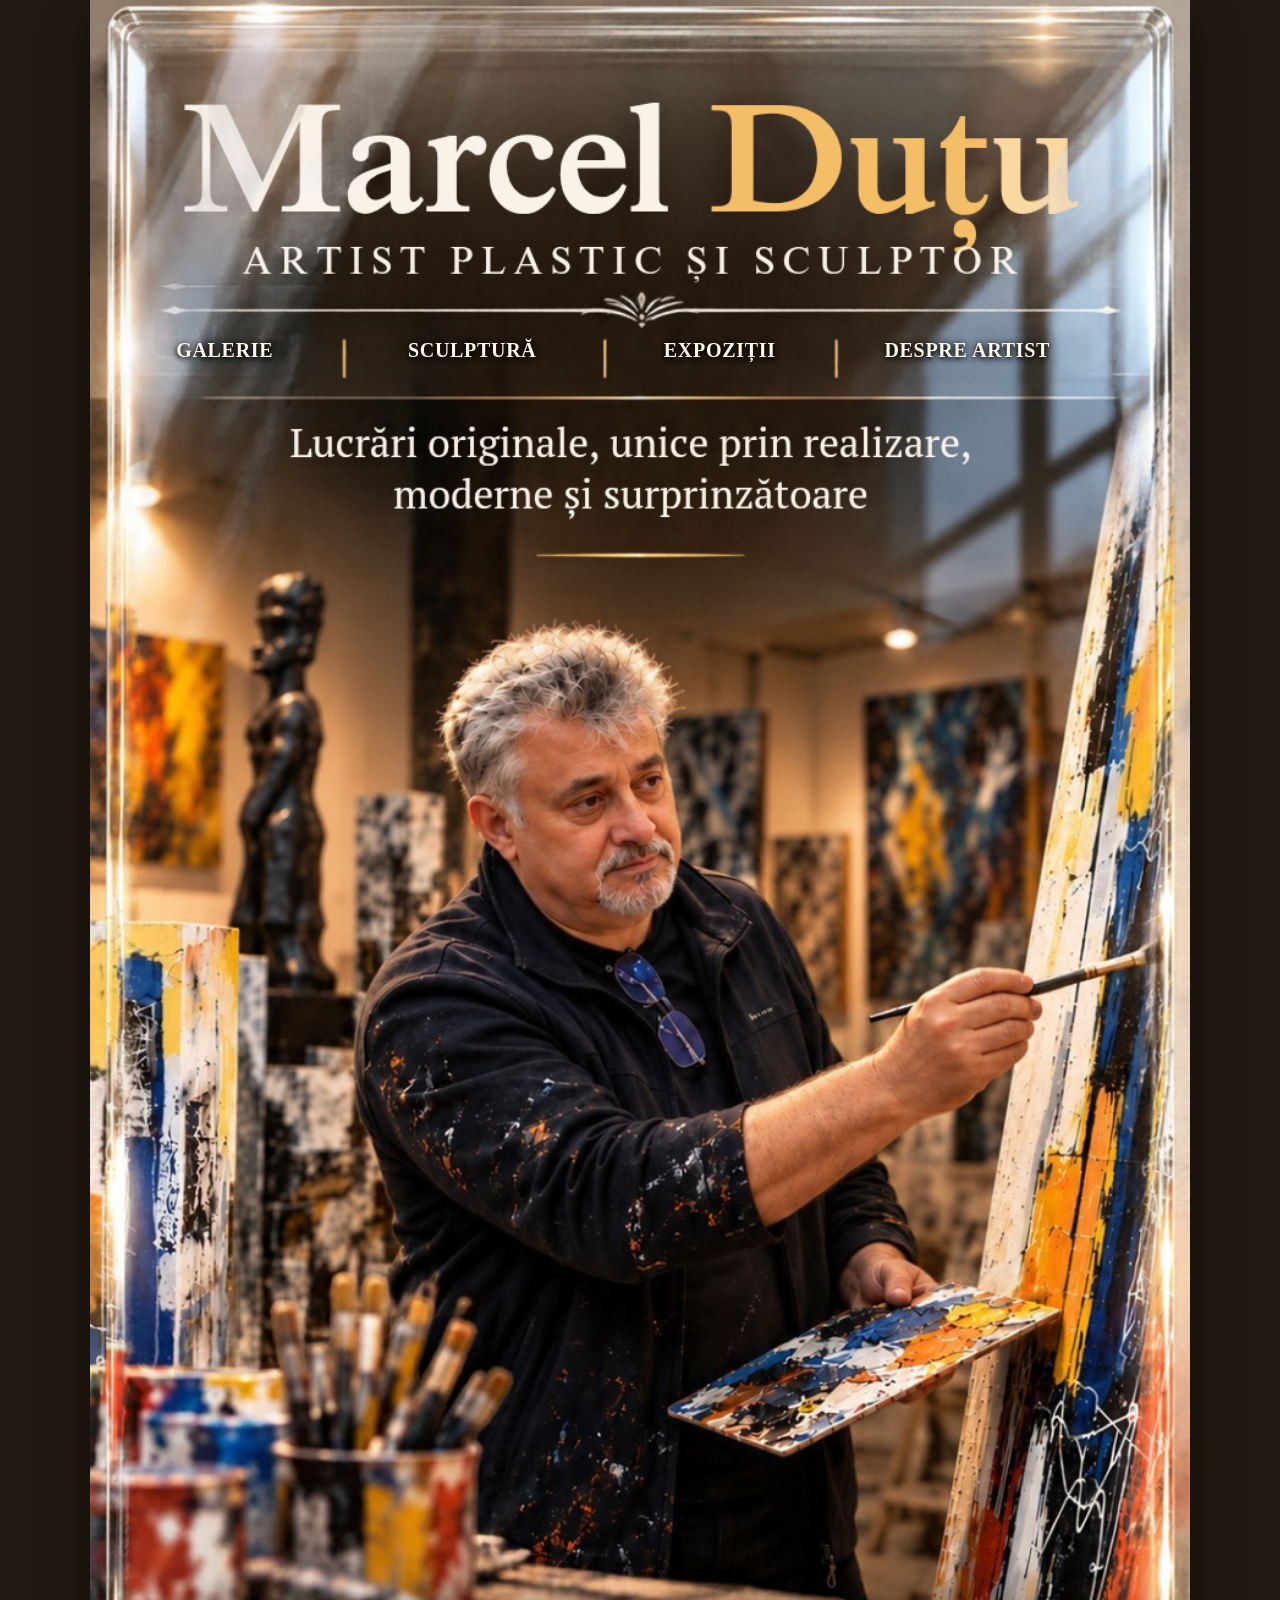
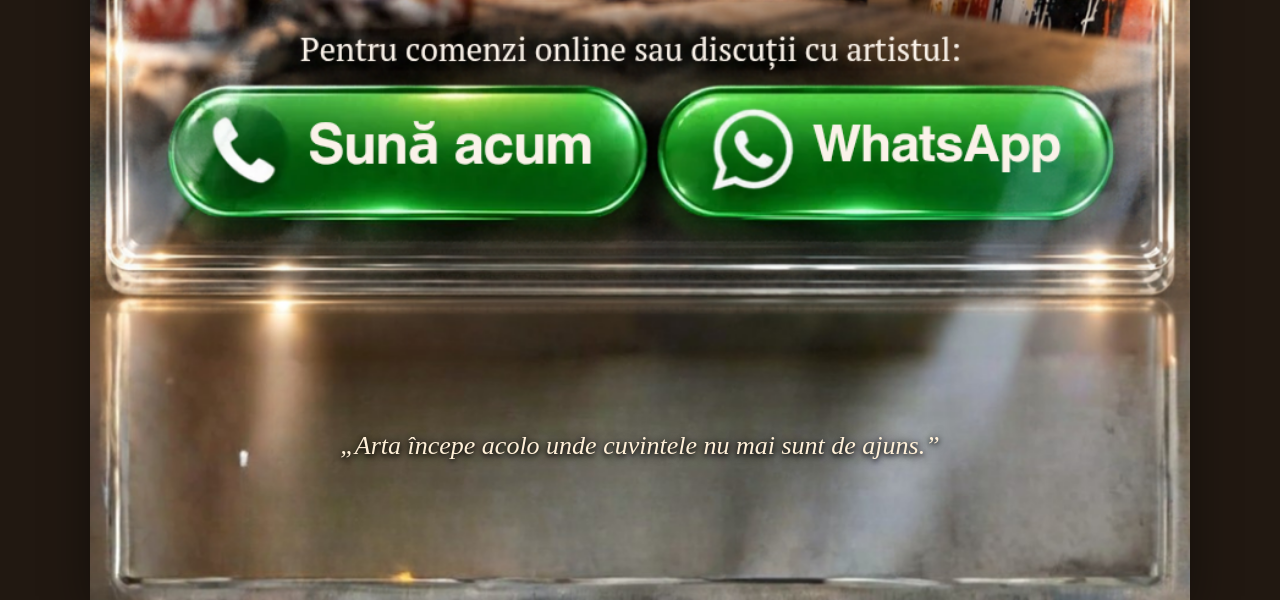
==== commit 3857ef90: "Shift navigation tabs further left" ====
--- a/index.html
+++ b/index.html
@@ -65,7 +65,7 @@
 .poster-quote{position:absolute;left:7%;right:7%;top:89%;height:8%;display:flex;align-items:center;justify-content:center;padding:4px 8px;text-align:center;pointer-events:none}
 .poster-quote .quote-text{max-width:900px;margin:0;color:#fff0d8;font:italic clamp(12px,2.6vw,26px)/1.3 Georgia,'Times New Roman',serif;text-shadow:0 2px 5px rgba(0,0,0,.95),0 0 12px rgba(0,0,0,.8);opacity:1;transition:opacity .6s ease}
 .poster-quote .quote-text.is-fading{opacity:0}
-@media(max-width:699px){.poster-tabs{top:13.8%;height:3.8%;left:2.5%;right:5.5%}.poster-tabs a{font-size:clamp(9px,2.65vw,16px);letter-spacing:0;padding:2px 1px}.poster-quote{top:89%;height:7%;left:6%;right:6%;padding:2px 5px}.poster-quote .quote-text{font-size:clamp(11px,3.2vw,17px);line-height:1.2}}
+@media(max-width:699px){.poster-tabs{top:13.8%;height:3.8%;left:1%;right:9%}.poster-tabs a{font-size:clamp(9px,2.65vw,16px);letter-spacing:0;padding:2px 1px}.poster-quote{top:89%;height:7%;left:6%;right:6%;padding:2px 5px}.poster-quote .quote-text{font-size:clamp(11px,3.2vw,17px);line-height:1.2}}
 @media(prefers-reduced-motion:reduce){.poster-quote .quote-text{transition:none}}
 .quote-strip{width:100%;max-width:1100px;margin:0 auto;padding:24px 20px 30px;text-align:center;background:linear-gradient(180deg,#2c2018,#17110d);border-top:1px solid rgba(214,174,111,.55);min-height:112px;display:flex;align-items:center;justify-content:center}
 .quote-text{max-width:850px;margin:0;color:#f7ead5;font:italic clamp(16px,2.5vw,25px)/1.45 Georgia,'Times New Roman',serif;text-shadow:0 2px 8px rgba(0,0,0,.45);opacity:1;transition:opacity .6s ease}
@@ -73,12 +73,12 @@
 .quote-mark{color:#d2aa65;font-size:1.25em;padding:0 .12em}
 @media(max-width:600px){.quote-strip{padding:18px 16px 22px;min-height:105px}.quote-text{font-size:clamp(15px,4vw,19px)}}
 @media(prefers-reduced-motion:reduce){.quote-text{transition:none}}
-.poster-tabs{position:absolute;left:2.5%;right:5.5%;top:13.8%;height:3.8%;display:flex;align-items:stretch;gap:0}
+.poster-tabs{position:absolute;left:1%;right:9%;top:13.8%;height:3.8%;display:flex;align-items:stretch;gap:0}
 .poster-tabs a{position:relative;inset:auto;height:100%;width:25%;color:#fff8e9;font:700 clamp(10px,1.8vw,19px)/1.1 Georgia,serif;letter-spacing:.035em;text-align:center;text-shadow:0 2px 5px rgba(0,0,0,.95),0 0 8px rgba(0,0,0,.8);padding:3px 2px;border:0;white-space:nowrap}
 .poster-tabs a:hover,.poster-tabs a:focus-visible{background:rgba(28,18,12,.42);color:#ffe0a0}
 .poster-call{left:5%;bottom:1.2%;width:44%;height:6.5%}
 .poster-whatsapp{right:5%;bottom:1.2%;width:44%;height:6.5%}
-@media(min-width:700px){.poster-tabs{top:13.8%;height:4.2%;left:2.5%;right:5.5%}.poster-tabs a{font-size:clamp(13px,1.6vw,20px)}.poster-call,.poster-whatsapp{bottom:1.2%;height:7%}}
+@media(min-width:700px){.poster-tabs{top:13.8%;height:4.2%;left:1%;right:9%}.poster-tabs a{font-size:clamp(13px,1.6vw,20px)}.poster-call,.poster-whatsapp{bottom:1.2%;height:7%}}
 </style>
 <main class="poster-page" aria-label="Marcel Duțu — artist plastic și sculptor">
 <picture>
